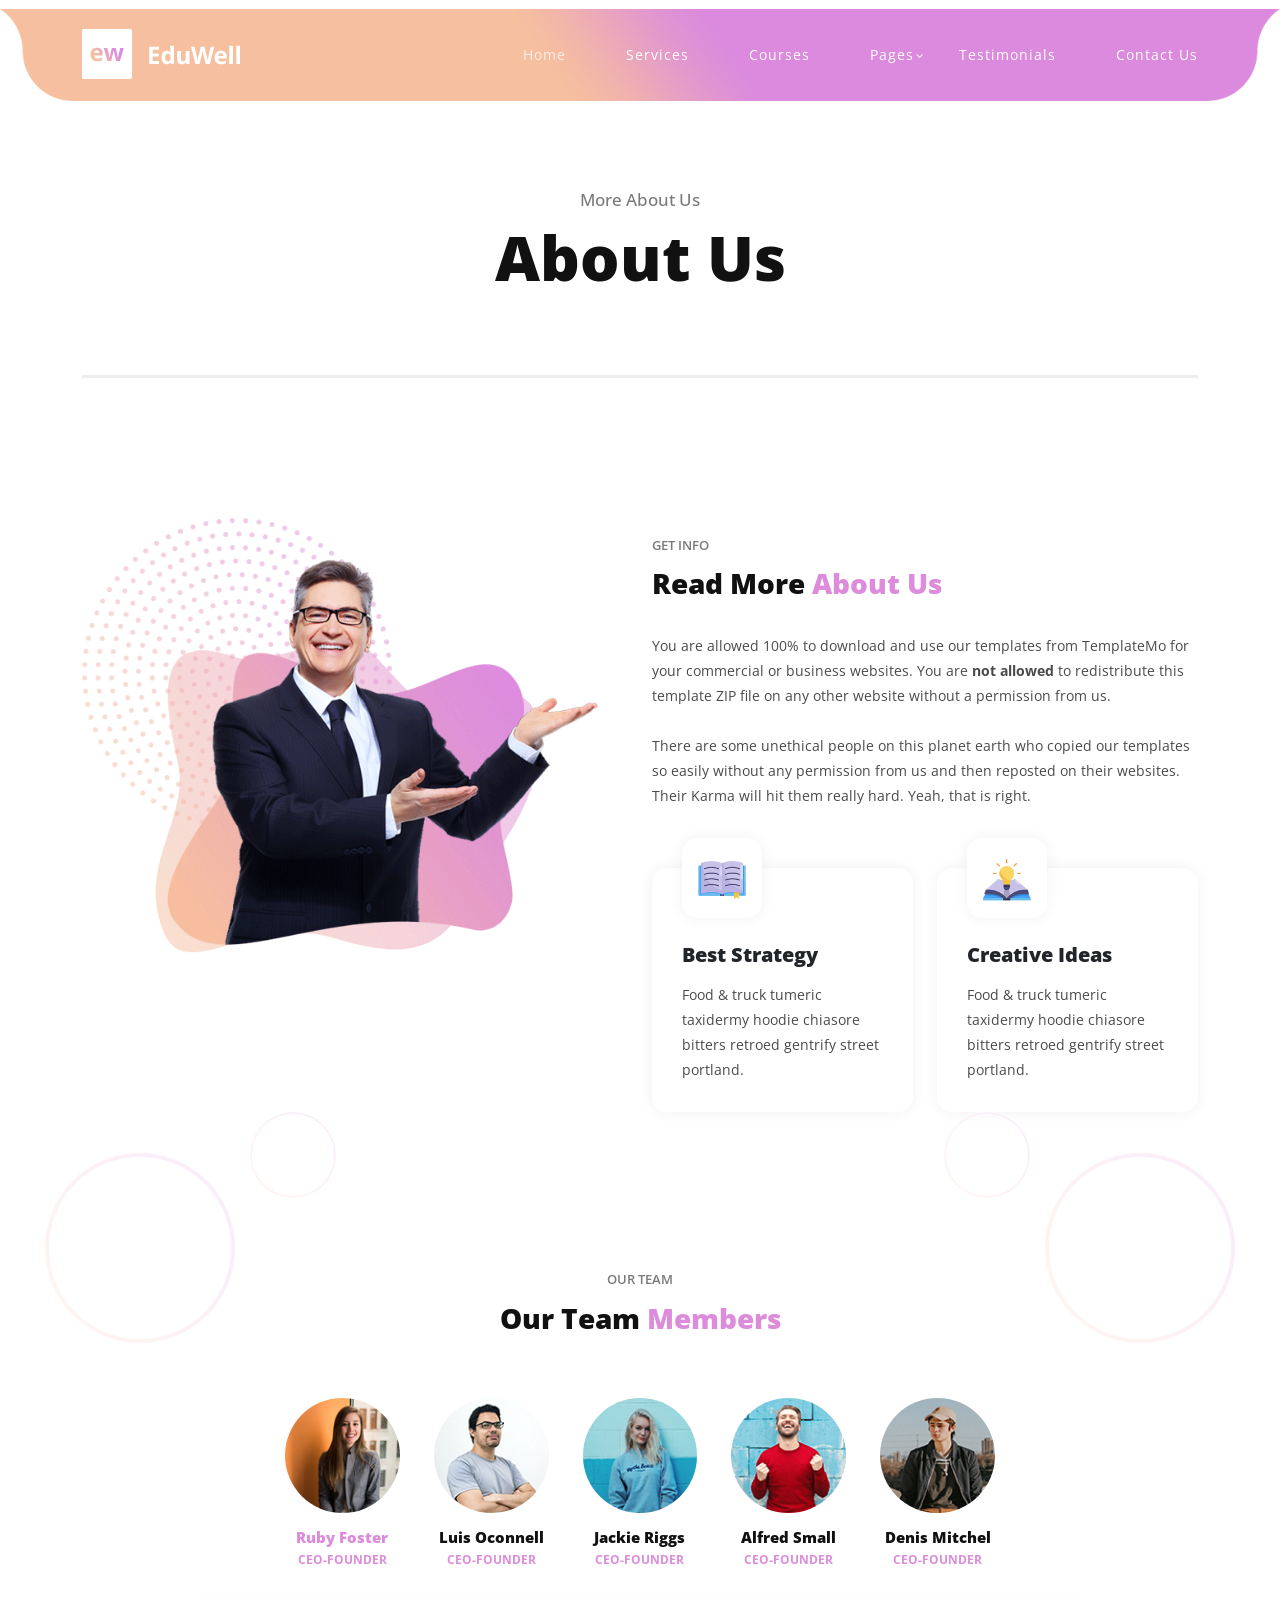
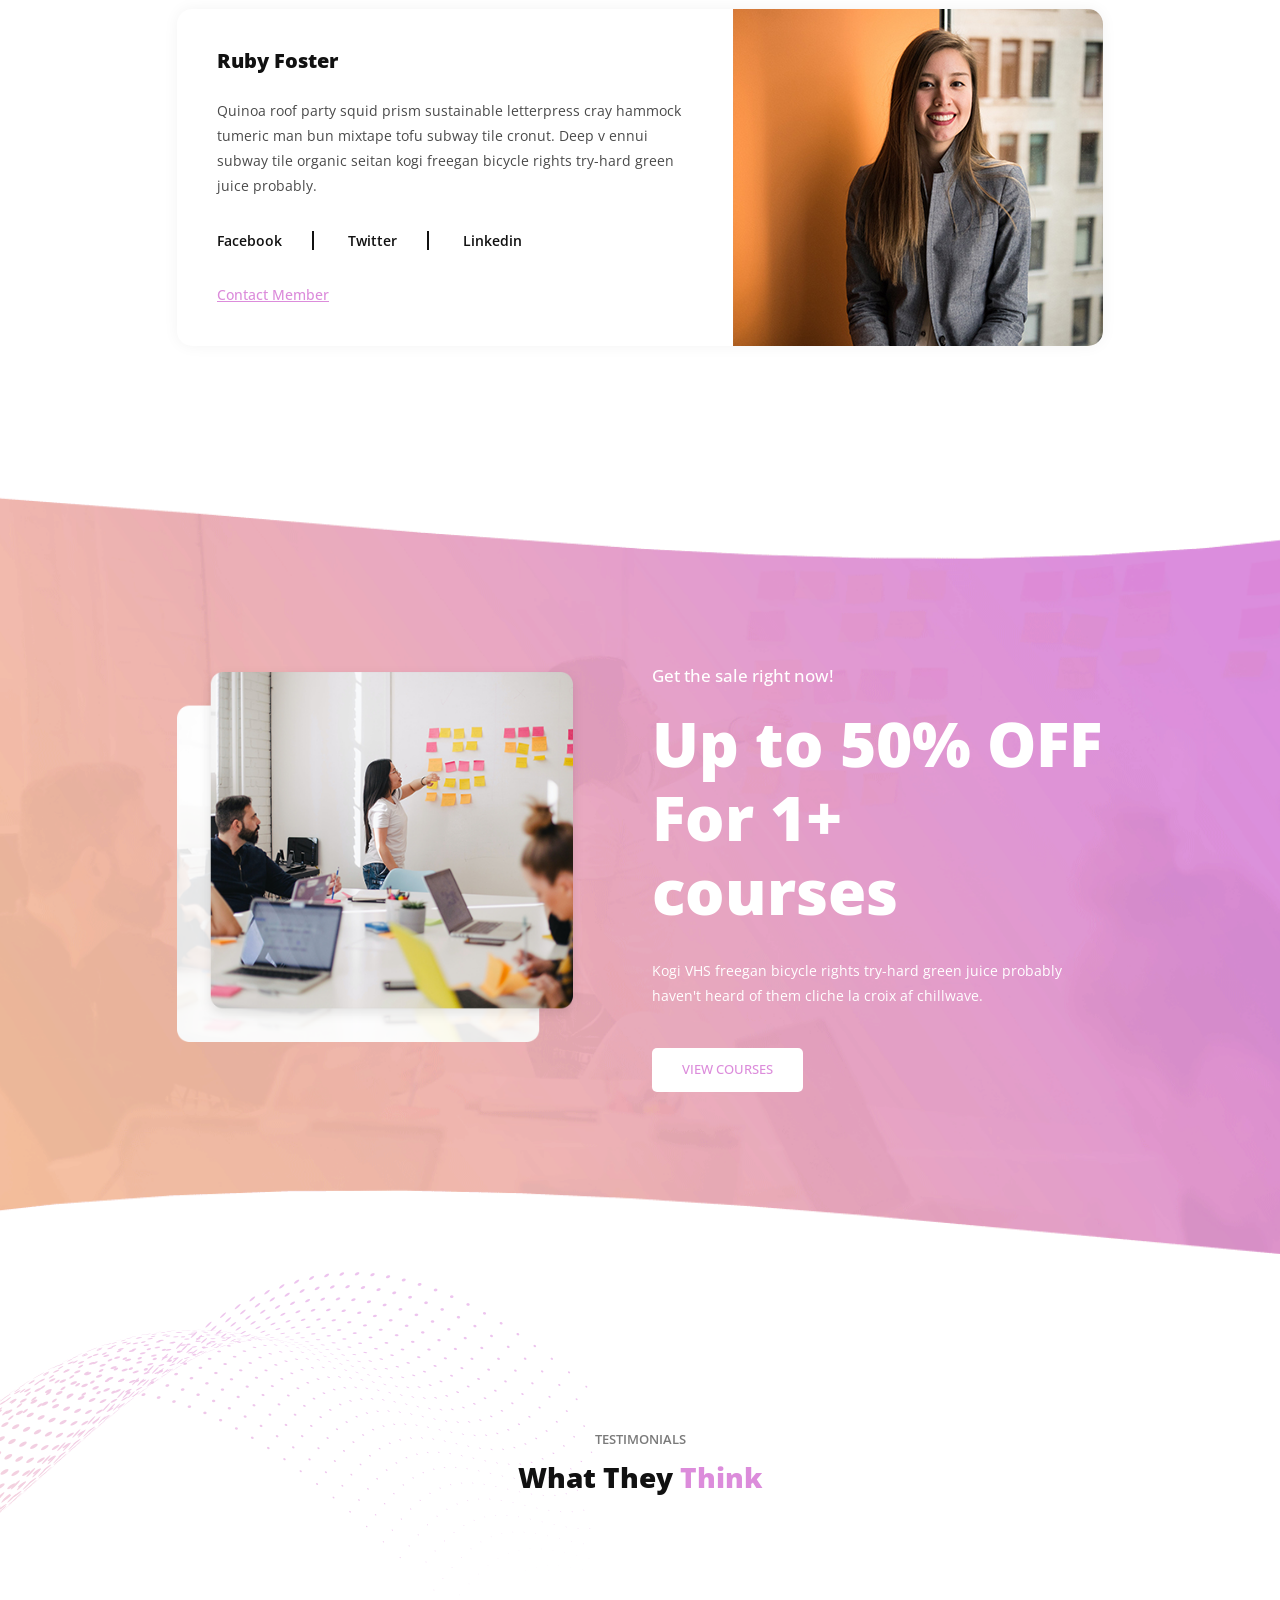
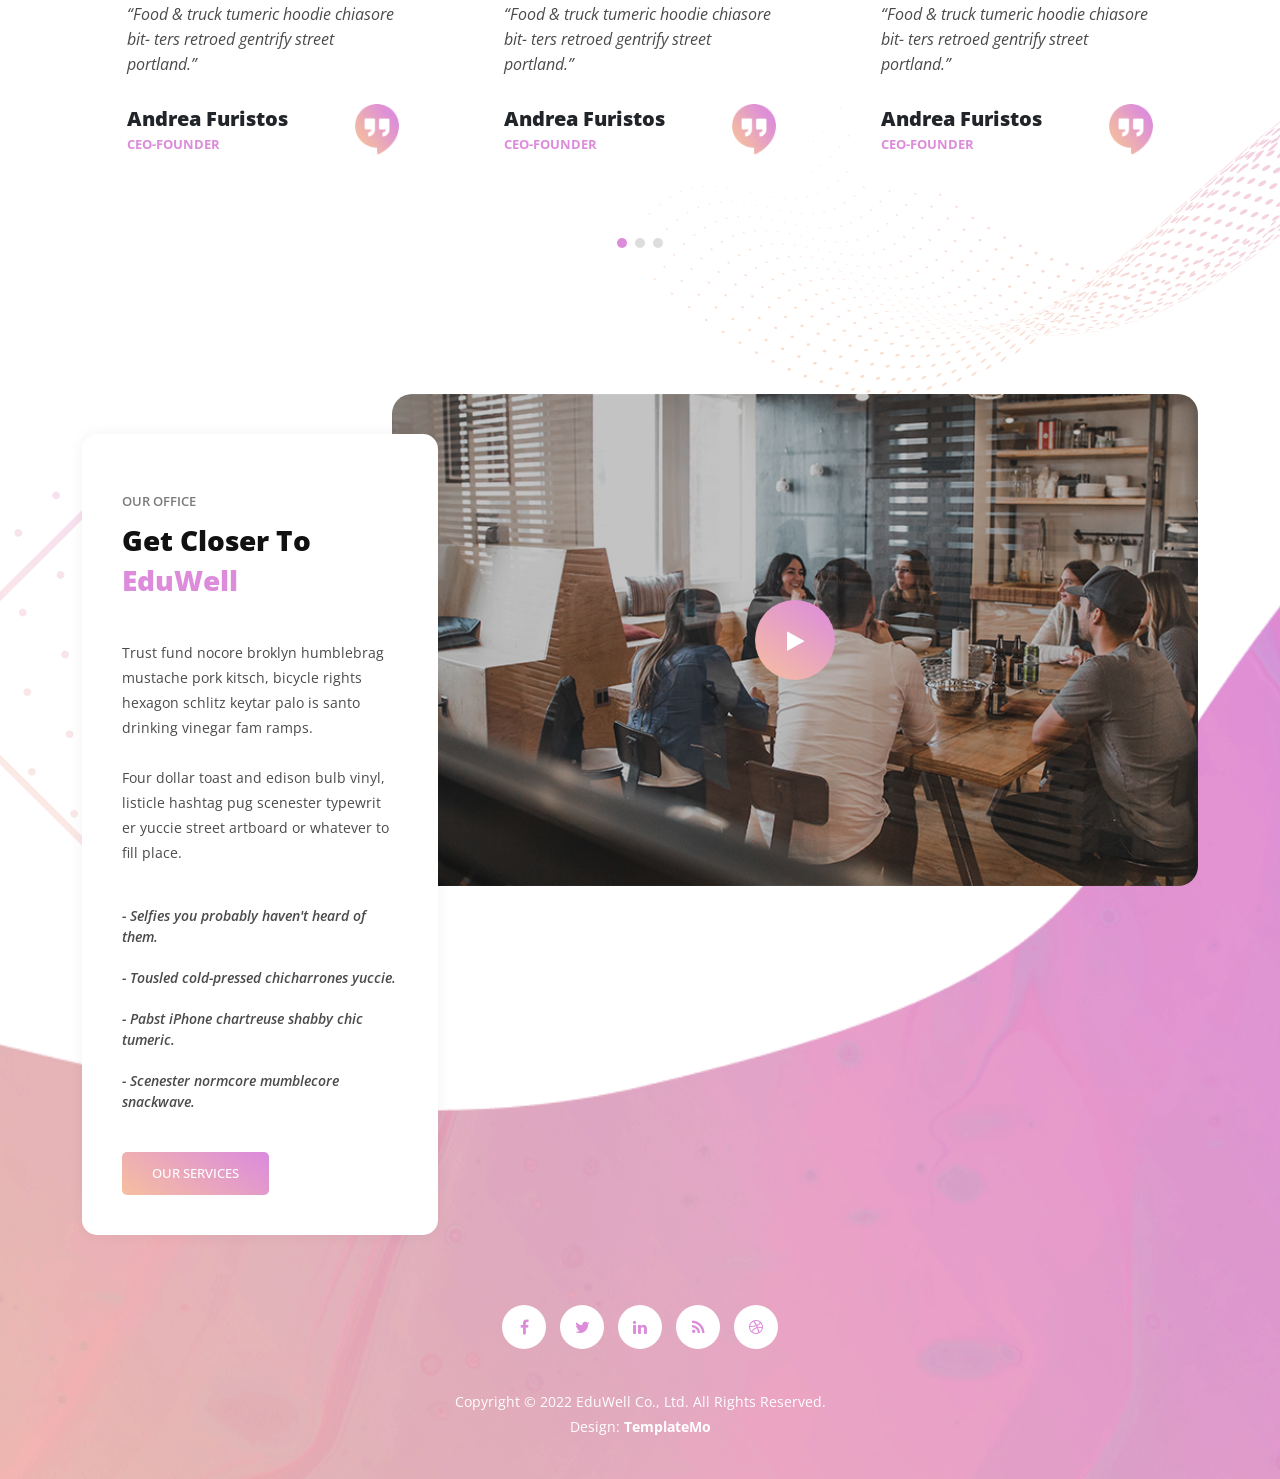
==== about-us.html @ 39acc46a "hellojs" ====
<!DOCTYPE html>
<html lang="en">

  <head>

    <meta charset="utf-8">
    <meta name="viewport" content="width=device-width, initial-scale=1, shrink-to-fit=no">
    <meta name="description" content="">
    <meta name="author" content="">
    <link href="https://fonts.googleapis.com/css?family=Open+Sans:100,200,300,400,500,600,700,800,900" rel="stylesheet">

    <title>EduWell - Education HTML5 Template</title>

    <!-- Bootstrap core CSS -->
    <link href="vendor/bootstrap/css/bootstrap.min.css" rel="stylesheet">


    <!-- Additional CSS Files -->
    <link rel="stylesheet" href="assets/css/fontawesome.css">
    <link rel="stylesheet" href="assets/css/templatemo-eduwell-style.css">
    <link rel="stylesheet" href="assets/css/owl.css">
    <link rel="stylesheet" href="assets/css/lightbox.css">
<!--

TemplateMo 573 EduWell

https://templatemo.com/tm-573-eduwell

-->
  </head>

<body>


  <!-- ***** Header Area Start ***** -->
  <header class="header-area header-sticky">
      <div class="container">
          <div class="row">
              <div class="col-12">
                <nav class="main-nav">
                  <!-- ***** Logo Start ***** -->
                  <a href="index.html" class="logo">
                      <img src="assets/images/templatemo-eduwell.png" alt="EduWell Template">
                  </a>
                  <!-- ***** Logo End ***** -->
                  <!-- ***** Menu Start ***** -->
                  <ul class="nav">
                    <li><a href="index.html" class="active">Home</a></li>
                    <li><a href="index.html">Services</a></li>
                    <li><a href="index.html">Courses</a></li>
                    <li class="has-sub">
                        <a href="javascript:void(0)">Pages</a>
                        <ul class="sub-menu">
                            <li><a href="about-us.html">About Us</a></li>
                            <li><a href="our-services.html">Our Services</a></li>
                            <li><a href="contact-us.html">Contact Us</a></li>
                        </ul>
                    </li>
                    <li><a href="index.html">Testimonials</a></li> 
                    <li><a href="index.html">Contact Us</a></li> 
                </ul>         
                  <a class='menu-trigger'>
                      <span>Menu</span>
                  </a>
                  <!-- ***** Menu End ***** -->
                </nav>
              </div>
          </div>
      </div>
  </header>
  <!-- ***** Header Area End ***** -->

  <section class="page-heading">
    <div class="container">
      <div class="row">
        <div class="col-lg-12">
          <div class="header-text">
            <h4>More About Us</h4>
            <h1>About Us</h1>
          </div>
        </div>
      </div>
    </div>
  </section>

  <section class="get-info">
    <div class="container">
      <div class="row">
        <div class="col-lg-6">
          <div class="left-image">
            <img src="assets/images/about-left-image.png" alt="">
          </div>
        </div>
        <div class="col-lg-6 align-self-center">
          <div class="section-heading">
            <h6>Get info</h6>
            <h4>Read More <em>About Us</em></h4>
            <p>You are allowed 100% to download and use our templates from TemplateMo for your commercial or business websites. You are <strong>not allowed</strong> to redistribute this template ZIP file on any other website without a permission from us.<br><br>There are some unethical people on this planet earth who copied our templates so easily without any permission from us and then reposted on their websites. Their Karma will hit them really hard. Yeah, that is right.</p>
          </div>
          <div class="row">
            <div class="col-lg-6">
              <div class="info-item">
                <div class="icon">
                  <img src="assets/images/service-icon-01.png" alt="">
                </div>
                <h4>Best Strategy</h4>
                <p>Food & truck tumeric taxidermy hoodie chiasore bitters retroed gentrify street portland.</p>
              </div>
            </div>
            <div class="col-lg-6">
              <div class="info-item">
                <div class="icon">
                  <img src="assets/images/service-icon-02.png" alt="">
                </div>
                <h4>Creative Ideas</h4>
                <p>Food & truck tumeric taxidermy hoodie chiasore bitters retroed gentrify street portland.</p>
              </div>
            </div>
          </div>
        </div>
      </div>
    </div>
  </section>

  <section class="our-team">
    <div class="container">
      <div class="row">
        <div class="col-lg-6 offset-lg-3">
          <div class="section-heading">
            <h6>Our Team</h6>
            <h4>Our Team <em>Members</em></h4>
          </div>
        </div>
        <div class="col-lg-10 offset-lg-1">
          <div class="naccs">
            <div class="tabs">
              <div class="row">
                <div class="col-lg-12">
                  <div class="menu">
                    <div class="active">
                      <img src="assets/images/team-member-thumb-01.jpg" alt="">
                      <h4>Ruby Foster</h4>
                      <span>CEO-FOUNDER</span>
                    </div>
                    <div>
                      <img src="assets/images/team-member-thumb-03.jpg" alt="">
                      <h4>Luis Oconnell</h4>
                      <span>CEO-FOUNDER</span>
                    </div>
                    <div>
                      <img src="assets/images/team-member-thumb-02.jpg" alt="">
                      <h4>Jackie Riggs</h4>
                      <span>CEO-FOUNDER</span>
                    </div>
                    <div>
                      <img src="assets/images/team-member-thumb-04.jpg" alt="">
                      <h4>Alfred Small</h4>
                      <span>CEO-FOUNDER</span>
                    </div>
                    <div>
                      <img src="assets/images/team-member-thumb-05.jpg" alt="">
                      <h4>Denis Mitchel</h4>
                      <span>CEO-FOUNDER</span>
                    </div>
                  </div>
                </div>
                <div class="col-lg-12">
                  <ul class="nacc">
                    <li class="active">
                      <div>
                        <div class="left-content">
                          <h4>Ruby Foster</h4>
                          <p>Quinoa roof party squid prism sustainable letterpress cray hammock tumeric man bun mixtape tofu subway tile cronut. Deep v ennui subway tile organic seitan kogi freegan bicycle rights try-hard green juice probably.</p>
                          <span><a href="#">Facebook</a></span>
                          <span><a href="#">Twitter</a></span>
                          <span class="last-span"><a href="#">Linkedin</a></span>
                          <div class="text-button">
                            <a href="contact-us.html">Contact Member</a>
                          </div>
                        </div>
                        <div class="right-image">
                          <img src="assets/images/team-member-01.jpg" alt="">
                        </div>
                      </div>
                    </li>
                    <li>
                      <div>
                        <div class="left-content">
                          <h4>Luis Oconnell</h4>
                          <p>Quinoa roof party squid prism sustainable letterpress cray hammock tumeric man bun mixtape tofu subway tile cronut. Deep v ennui subway tile organic seitan kogi freegan bicycle rights try-hard green juice probably.</p>
                          <span><a href="#">Facebook</a></span>
                          <span><a href="#">Twitter</a></span>
                          <span class="last-span"><a href="#">Linkedin</a></span>
                          <div class="text-button">
                            <a href="contact-us.html">Contact Member</a>
                          </div>
                        </div>
                        <div class="right-image">
                          <img src="assets/images/team-member-03.jpg" alt="">
                        </div>
                      </div>
                    </li>
                    <li>
                      <div>
                        <div class="left-content">
                          <h4>Jackie Riggs</h4>
                          <p>Quinoa roof party squid prism sustainable letterpress cray hammock tumeric man bun mixtape tofu subway tile cronut. Deep v ennui subway tile organic seitan kogi freegan bicycle rights try-hard green juice probably.</p>
                          <span><a href="#">Facebook</a></span>
                          <span><a href="#">Twitter</a></span>
                          <span class="last-span"><a href="#">Linkedin</a></span>
                          <div class="text-button">
                            <a href="contact-us.html">Contact Member</a>
                          </div>
                        </div>
                        <div class="right-image">
                          <img src="assets/images/team-member-02.jpg" alt="">
                        </div>
                      </div>
                    </li>
                    <li>
                      <div>
                        <div class="left-content">
                          <h4>Alfred Small</h4>
                          <p>Quinoa roof party squid prism sustainable letterpress cray hammock tumeric man bun mixtape tofu subway tile cronut. Deep v ennui subway tile organic seitan kogi freegan bicycle rights try-hard green juice probably.</p>
                          <span><a href="#">Facebook</a></span>
                          <span><a href="#">Twitter</a></span>
                          <span class="last-span"><a href="#">Linkedin</a></span>
                          <div class="text-button">
                            <a href="contact-us.html">Contact Member</a>
                          </div>
                        </div>
                        <div class="right-image">
                          <img src="assets/images/team-member-04.jpg" alt="">
                        </div>
                      </div>
                      </li>
                      <li>
                        <div>
                          <div class="left-content">
                            <h4>Dennis Mitchel</h4>
                            <p>Quinoa roof party squid prism sustainable letterpress cray hammock tumeric man bun mixtape tofu subway tile cronut. Deep v ennui subway tile organic seitan kogi freegan bicycle rights try-hard green juice probably.</p>
                            <span><a href="#">Facebook</a></span>
                            <span><a href="#">Twitter</a></span>
                            <span class="last-span"><a href="#">Linkedin</a></span>
                            <div class="text-button">
                              <a href="contact-us.html">Contact Member</a>
                            </div>
                          </div>
                          <div class="right-image">
                            <img src="assets/images/team-member-05.jpg" alt="">
                          </div>
                        </div>
                        </li>
                    </ul>
                </div>
              </div>
            </div>
          </div>
        </div>
      </div>
    </div>
  </section>

  <section class="simple-cta">
    <div class="container">
      <div class="row">
        <div class="col-lg-5 offset-lg-1">
          <div class="left-image">
            <img src="assets/images/cta-left-image.png" alt="">
          </div>
        </div>
        <div class="col-lg-5 align-self-center">
          <h6>Get the sale right now!</h6>
          <h4>Up to 50% OFF For 1+ courses</h4>
          <p>Kogi VHS freegan bicycle rights try-hard green juice probably haven't heard of them cliche la croix af chillwave.</p>
          <div class="white-button">
            <a href="contact-us.html">View Courses</a>
          </div>
        </div>
      </div>
    </div>
  </section>

  <section class="testimonials">
    <div class="container">
      <div class="row">
        <div class="col-lg-12">
          <div class="section-heading">
            <h6>Testimonials</h6>
            <h4>What They <em>Think</em></h4>
          </div>
        </div>
        <div class="col-lg-12">
          <div class="owl-testimonials owl-carousel" style="position: relative; z-index: 5;">
            <div class="item">
              <p>“Food & truck tumeric hoodie chiasore bit-
                ters retroed gentrify street portland.”</p>
                <h4>Andrea Furistos</h4>
                <span>CEO-FOUNDER</span>
                <img src="assets/images/quote.png" alt="">
            </div>
            <div class="item">
              <p>“Food & truck tumeric hoodie chiasore bit-
                ters retroed gentrify street portland.”</p>
                <h4>Andrea Furistos</h4>
                <span>CEO-FOUNDER</span>
                <img src="assets/images/quote.png" alt="">
            </div>
            <div class="item">
              <p>“Food & truck tumeric hoodie chiasore bit-
                ters retroed gentrify street portland.”</p>
                <h4>Andrea Furistos</h4>
                <span>CEO-FOUNDER</span>
                <img src="assets/images/quote.png" alt="">
            </div>
            <div class="item">
              <p>“Food & truck tumeric hoodie chiasore bit-
                ters retroed gentrify street portland.”</p>
                <h4>Andrea Furistos</h4>
                <span>CEO-FOUNDER</span>
                <img src="assets/images/quote.png" alt="">
            </div>
            <div class="item">
              <p>“Food & truck tumeric hoodie chiasore bit-
                ters retroed gentrify street portland.”</p>
                <h4>Andrea Furistos</h4>
                <span>CEO-FOUNDER</span>
                <img src="assets/images/quote.png" alt="">
            </div>
            <div class="item">
              <p>“Food & truck tumeric hoodie chiasore bit-
                ters retroed gentrify street portland.”</p>
                <h4>Andrea Furistos</h4>
                <span>CEO-FOUNDER</span>
                <img src="assets/images/quote.png" alt="">
            </div>
            <div class="item">
              <p>“Food & truck tumeric hoodie chiasore bit-
                ters retroed gentrify street portland.”</p>
                <h4>Andrea Furistos</h4>
                <span>CEO-FOUNDER</span>
                <img src="assets/images/quote.png" alt="">
            </div>
            <div class="item">
              <p>“Food & truck tumeric hoodie chiasore bit-
                ters retroed gentrify street portland.”</p>
                <h4>Andrea Furistos</h4>
                <span>CEO-FOUNDER</span>
                <img src="assets/images/quote.png" alt="">
            </div>
          </div>
        </div>
      </div>
    </div>
  </section>

  <section class="contact-us our-office">
    <div class="container">
      <div class="row">
        <div class="col-lg-4">
          <div class="left-info">
            <div class="section-heading">
              <h6>Our Office</h6>
              <h4>Get closer to <em>EduWell</em></h4>
            </div>
            <p>Trust fund nocore broklyn humblebrag mustache
              pork kitsch, bicycle rights hexagon schlitz keytar palo is
              santo drinking vinegar fam ramps. <br><br>Four dollar toast and
              edison bulb vinyl, listicle hashtag pug scenester typewrit
              er yuccie street artboard or whatever to fill place.</p>
            <ul>
              <li>- Selfies you probably haven't heard of them.</li>
              <li>- Tousled cold-pressed chicharrones yuccie.</li>
              <li>- Pabst iPhone chartreuse shabby chic tumeric.</li>
              <li>- Scenester normcore mumblecore snackwave.</li>
            </ul>
            <div class="main-button-gradient">
              <a href="our-services.html">Our Services</a>
            </div>
          </div>
        </div>
        <div class="col-lg-8">
          <div id="video">
            <div class="thumb">
              <img src="assets/images/video-thumb.jpg" alt="">
              <div class="play-button">
                <a rel="nofollow" href="https://www.youtube.com/templatemo" target="_blank"><i class="fa fa-play"></i></a>
              </div>
            </div>
          </div>
        </div>
        <div class="col-lg-12">
          <ul class="social-icons">
            <li><a href="#"><i class="fa fa-facebook"></i></a></li>
            <li><a href="#"><i class="fa fa-twitter"></i></a></li>
            <li><a href="#"><i class="fa fa-linkedin"></i></a></li>
            <li><a href="#"><i class="fa fa-rss"></i></a></li>
            <li><a href="#"><i class="fa fa-dribbble"></i></a></li>
          </ul>
        </div>
        <div class="col-lg-12">
          <p class="copyright">Copyright © 2022 EduWell Co., Ltd. All Rights Reserved. 
          
          <br>Design: <a rel="sponsored" href="https://templatemo.com" target="_blank">TemplateMo</a></p>
        </div>
      </div>
    </div>
  </section>

  <!-- Scripts -->
  <!-- Bootstrap core JavaScript -->
    <script src="vendor/jquery/jquery.min.js"></script>
    <script src="vendor/bootstrap/js/bootstrap.bundle.min.js"></script>

    <script src="assets/js/isotope.min.js"></script>
    <script src="assets/js/owl-carousel.js"></script>
    <script src="assets/js/lightbox.js"></script>
    <script src="assets/js/tabs.js"></script>
    <script src="assets/js/video.js"></script>
    <script src="assets/js/slick-slider.js"></script>
    <script src="assets/js/custom.js"></script>
    <script>
        //according to loftblog tut
        $('.nav li:first').addClass('active');

        var showSection = function showSection(section, isAnimate) {
          var
          direction = section.replace(/#/, ''),
          reqSection = $('.section').filter('[data-section="' + direction + '"]'),
          reqSectionPos = reqSection.offset().top - 0;

          if (isAnimate) {
            $('body, html').animate({
              scrollTop: reqSectionPos },
            800);
          } else {
            $('body, html').scrollTop(reqSectionPos);
          }

        };

        var checkSection = function checkSection() {
          $('.section').each(function () {
            var
            $this = $(this),
            topEdge = $this.offset().top - 80,
            bottomEdge = topEdge + $this.height(),
            wScroll = $(window).scrollTop();
            if (topEdge < wScroll && bottomEdge > wScroll) {
              var
              currentId = $this.data('section'),
              reqLink = $('a').filter('[href*=\\#' + currentId + ']');
              reqLink.closest('li').addClass('active').
              siblings().removeClass('active');
            }
          });
        };

        $('.main-menu, .responsive-menu, .scroll-to-section').on('click', 'a', function (e) {
          e.preventDefault();
          showSection($(this).attr('href'), true);
        });

        $(window).scroll(function () {
          checkSection();
        });
    </script>
    
</body>
</html>
---- assets/css/templatemo-eduwell-style.css ----
/*

TemplateMo 573 EduWell

https://templatemo.com/tm-573-eduwell

*/

/* ---------------------------------------------
Table of contents
------------------------------------------------
01. font & reset css
02. reset
03. global styles
04. header
05. banner
06. features
07. testimonials
08. contact
09. footer
10. preloader
11. search
12. portfolio

--------------------------------------------- */
/* 
---------------------------------------------
font & reset css
--------------------------------------------- 
*/
@import url("https://fonts.googleapis.com/css?family=Open+Sans:100,200,300,400,500,600,700,800,900");
/* 
---------------------------------------------
reset
--------------------------------------------- 
*/
html, body, div, span, applet, object, iframe, h1, h2, h3, h4, h5, h6, p, blockquote, div
pre, a, abbr, acronym, address, big, cite, code, del, dfn, em, font, img, ins, kbd, q,
s, samp, small, strike, strong, sub, sup, tt, var, b, u, i, center, dl, dt, dd, ol, ul, li,
figure, header, nav, section, article, aside, footer, figcaption {
  margin: 0;
  padding: 0;
  border: 0;
  outline: 0;
}

.clearfix:after {
  content: ".";
  display: block;
  clear: both;
  visibility: hidden;
  line-height: 0;
  height: 0;
}

.clearfix {
  display: inline-block;
}

html[xmlns] .clearfix {
  display: block;
}

* html .clearfix {
  height: 1%;
}

ul, li {
  padding: 0;
  margin: 0;
  list-style: none;
}

header, nav, section, article, aside, footer, hgroup {
  display: block;
}

* {
  box-sizing: border-box;
}

html, body {
  font-family: 'Open Sans', sans-serif;
  font-weight: 400;
  background-color: #fff;
  font-size: 16px;
  -ms-text-size-adjust: 100%;
  -webkit-font-smoothing: antialiased;
  -moz-osx-font-smoothing: grayscale;
}

a {
  text-decoration: none !important;
}

h1, h2, h3, h4, h5, h6 {
  margin-top: 0px;
  margin-bottom: 0px;
}

ul {
  margin-bottom: 0px;
}

p {
  font-size: 14px;
  line-height: 25px;
  color: #4a4a4a;
}

img {
  width: 100%;
  overflow: hidden;
}

/* 
---------------------------------------------
global styles
--------------------------------------------- 
*/
html,
body {
  background: #fff;
  font-family: 'Open Sans', sans-serif;
}

::selection {
  background: #dc8cdb;
  color: #fff;
}

::-moz-selection {
  background: #dc8cdb;
  color: #fff;
}

@media (max-width: 991px) {
  html, body {
    overflow-x: hidden;
  }
  .mobile-top-fix {
    margin-top: 30px;
    margin-bottom: 0px;
  }
  .mobile-bottom-fix {
    margin-bottom: 30px;
  }
  .mobile-bottom-fix-big {
    margin-bottom: 60px;
  }
}

.main-button-gradient a {
  font-size: 13px;
  color: #fff;
  background: rgb(219,138,222);
  background: linear-gradient(-145deg, rgba(219,138,222,1) 0%, rgba(246,191,159,1) 100%);
  padding: 12px 30px;
  display: inline-block;
  border-radius: 5px;
  font-weight: 500;
  text-transform: uppercase;
  transition: all .3s;
}

.main-button-gradient a:hover {
  background: rgb(219,138,222);
  background: linear-gradient(-145deg, rgba(219,138,222,1) 0%, rgba(246,191,159,1) 100%);
  opacity: 0.9;
}

.white-button a {
  font-size: 13px;
  color: #dc8cdb;
  background-color: #fff;
  padding: 12px 30px;
  display: inline-block;
  border-radius: 5px;
  font-weight: 500;
  text-transform: uppercase;
  transition: all .3s;
}

.white-button a:hover {
  opacity: 0.9;
}

.text-button a {
  font-size: 14px;
  font-weight: 500;
  color: #dc8cdb;
  text-decoration: underline !important;
  transition: all .3s;
}

.text-button a:hover {
  opacity: 0.75;
}

section {
  margin-top: 140px;
}

#contact-section {
  padding-top: 20px;
}

.section-heading {
  position: relative;
  z-index: 2;
  padding-top: 20px;
  margin-top: 0px;
  text-align: center;
  margin-bottom: 60px;
}

.section-heading h6 {
  font-size: 13px;
  text-transform: uppercase;
  color: #7a7a7a;
  font-weight: 600;
}

.section-heading h4 {
  margin-top: 10px;
  line-height: 40px;
  font-size: 28px;
  font-weight: 900;
  text-transform: capitalize;
  color: #111;
}

.section-heading h4 em {
  font-style: normal;
  color: #dc8cdb;
}

.section-heading p {
  margin-top: 30px;
}


/* 
---------------------------------------------
header
--------------------------------------------- 
*/
.background-header {
  background: rgb(219,138,222) !important;
  background: linear-gradient(-145deg, rgba(219,138,222,1) 0%, rgba(246,191,159,1) 100%) !important;
  height: 80px!important;
  position: fixed!important;
  top: 0!important;
  left: 0;
  right: 0;
  box-shadow: 0px 0px 10px rgba(0,0,0,0.15)!important;
}

.header-area {
  background-image: url(../images/header-bg.png);
  background-size: contain;
  background-repeat: no-repeat;
  background-position: center;
  position: absolute;
  height: 110px;
  top: 0;
  left: 0;
  right: 0;
  z-index: 100;
  -webkit-transition: all .5s ease 0s;
  -moz-transition: all .5s ease 0s;
  -o-transition: all .5s ease 0s;
  transition: all .5s ease 0s;
}

.header-area .main-nav {
  min-height: 80px;
  background: transparent;
}

.header-area .main-nav .logo {
  line-height: 100px;
  color: #fff;
  font-size: 28px;
  font-weight: 700;
  text-transform: uppercase;
  letter-spacing: 2px;
  float: left;
  -webkit-transition: all 0.3s ease 0s;
  -moz-transition: all 0.3s ease 0s;
  -o-transition: all 0.3s ease 0s;
  transition: all 0.3s ease 0s;
}

.background-header .main-nav .logo {
  line-height: 75px;
}

.background-header .nav {
  margin-top: 20px !important;
}

.header-area .main-nav .nav {
  float: right;
  margin-top: 35px;
  margin-right: 0px;
  background-color: transparent;
  -webkit-transition: all 0.3s ease 0s;
  -moz-transition: all 0.3s ease 0s;
  -o-transition: all 0.3s ease 0s;
  transition: all 0.3s ease 0s;
  position: relative;
  z-index: 999;
}

.header-area .main-nav .nav li {
  padding-left: 30px;
  padding-right: 30px;
}

.header-area .main-nav .nav li:last-child {
  padding-right: 0px;
}

.header-area .main-nav .nav li a {
  display: block;
  font-weight: 400;
  font-size: 14px;
  text-transform: capitalize;
  color: #fff;
  -webkit-transition: all 0.3s ease 0s;
  -moz-transition: all 0.3s ease 0s;
  -o-transition: all 0.3s ease 0s;
  transition: all 0.3s ease 0s;
  height: 40px;
  line-height: 40px;
  border: transparent;
  letter-spacing: 1px;
}

.header-area .main-nav .nav li:hover a,
.header-area .main-nav .nav li a.active {
  color: #fff!important;
  opacity: 0.75;
}

.background-header .main-nav .nav li:hover a,
.background-header .main-nav .nav li a.active {
  color: #fff!important;
  opacity: 1;
}

.header-area .main-nav .nav li.has-sub {
  position: relative;
  padding-right: 15px;
}

.header-area .main-nav .nav li.has-sub:after {
  font-family: FontAwesome;
  content: "\f107";
  font-size: 12px;
  color: #fff;
  position: absolute;
  right: 5px;
  top: 12px;
}

.header-area .main-nav .nav li.has-sub ul.sub-menu {
  position: absolute;
  width: 140px;
  box-shadow: 0 2px 28px 0 rgba(0, 0, 0, 0.06);
  overflow: hidden;
  top: 40px;
  border-radius: 5px;
  opacity: 0;
  transition: all .3s;
  transform: translateY(+2em);
  visibility: hidden;
  z-index: -1;
}

.header-area .main-nav .nav li.has-sub ul.sub-menu li {
  margin-left: 0px;
  padding-left: 0px;
  padding-right: 0px;
}

.header-area .main-nav .nav li.has-sub ul.sub-menu li a {
  opacity: 1;
  display: block;
  background: #f7f7f7;
  color: #2a2a2a!important;
  padding-left: 20px;
  height: 40px;
  line-height: 40px;
  -webkit-transition: all 0.3s ease 0s;
  -moz-transition: all 0.3s ease 0s;
  -o-transition: all 0.3s ease 0s;
  transition: all 0.3s ease 0s;
  position: relative;
  font-size: 12px;
  font-weight: 400;
  border-bottom: 1px solid #eee;
}

.header-area .main-nav .nav li.has-sub ul li a:hover {
  background: #fff;
  color: #dc8cdb!important;
  padding-left: 25px;
}

.header-area .main-nav .nav li.has-sub ul li a:hover:before {
  width: 3px;
}

.header-area .main-nav .nav li.has-sub:hover ul.sub-menu {
  visibility: visible;
  opacity: 1;
  z-index: 1;
  transform: translateY(0%);
  transition-delay: 0s, 0s, 0.3s;
}

.header-area .main-nav .menu-trigger {
  cursor: pointer;
  display: block;
  position: absolute;
  top: 33px;
  width: 32px;
  height: 40px;
  text-indent: -9999em;
  z-index: 99;
  right: 40px;
  display: none;
}

.background-header .main-nav .menu-trigger {
  top: 23px;
}

.header-area .main-nav .menu-trigger span,
.header-area .main-nav .menu-trigger span:before,
.header-area .main-nav .menu-trigger span:after {
  -moz-transition: all 0.4s;
  -o-transition: all 0.4s;
  -webkit-transition: all 0.4s;
  transition: all 0.4s;
  background-color: #fff;
  display: block;
  position: absolute;
  width: 30px;
  height: 2px;
  left: 0;
}

.background-header .main-nav .menu-trigger span,
.background-header .main-nav .menu-trigger span:before,
.background-header .main-nav .menu-trigger span:after {
  background-color: #fff;
}

.header-area .main-nav .menu-trigger span:before,
.header-area .main-nav .menu-trigger span:after {
  -moz-transition: all 0.4s;
  -o-transition: all 0.4s;
  -webkit-transition: all 0.4s;
  transition: all 0.4s;
  background-color: #fff;
  display: block;
  position: absolute;
  width: 30px;
  height: 2px;
  left: 0;
  width: 75%;
}

.background-header .main-nav .menu-trigger span:before,
.background-header .main-nav .menu-trigger span:after {
  background-color: #fff;
}

.header-area .main-nav .menu-trigger span:before,
.header-area .main-nav .menu-trigger span:after {
  content: "";
}

.header-area .main-nav .menu-trigger span {
  top: 16px;
}

.header-area .main-nav .menu-trigger span:before {
  -moz-transform-origin: 33% 100%;
  -ms-transform-origin: 33% 100%;
  -webkit-transform-origin: 33% 100%;
  transform-origin: 33% 100%;
  top: -10px;
  z-index: 10;
}

.header-area .main-nav .menu-trigger span:after {
  -moz-transform-origin: 33% 0;
  -ms-transform-origin: 33% 0;
  -webkit-transform-origin: 33% 0;
  transform-origin: 33% 0;
  top: 10px;
}

.header-area .main-nav .menu-trigger.active span,
.header-area .main-nav .menu-trigger.active span:before,
.header-area .main-nav .menu-trigger.active span:after {
  background-color: transparent;
  width: 100%;
}

.header-area .main-nav .menu-trigger.active span:before {
  -moz-transform: translateY(6px) translateX(1px) rotate(45deg);
  -ms-transform: translateY(6px) translateX(1px) rotate(45deg);
  -webkit-transform: translateY(6px) translateX(1px) rotate(45deg);
  transform: translateY(6px) translateX(1px) rotate(45deg);
  background-color: #fff;
}

.background-header .main-nav .menu-trigger.active span:before {
  background-color: #fff;
}

.header-area .main-nav .menu-trigger.active span:after {
  -moz-transform: translateY(-6px) translateX(1px) rotate(-45deg);
  -ms-transform: translateY(-6px) translateX(1px) rotate(-45deg);
  -webkit-transform: translateY(-6px) translateX(1px) rotate(-45deg);
  transform: translateY(-6px) translateX(1px) rotate(-45deg);
  background-color: #fff;
}

.background-header .main-nav .menu-trigger.active span:after {
  background-color: #fff;
}

.header-area.header-sticky {
  min-height: 80px;
}

.header-area .nav {
  margin-top: 30px;
}

.header-area.header-sticky .nav li a.active {
  color: #dc8cdb;
}

@media (max-width: 1200px) {
  .header-area .main-nav .nav li {
    padding-left: 7px;
    padding-right: 7px;
  }
  .header-area .main-nav:before {
    display: none;
  }
}

@media (max-width: 767px) {
  .header-area .main-nav .logo {
    color: #1e1e1e;
  }
  .header-area.header-sticky .nav li a:hover,
  .header-area.header-sticky .nav li a.active {
    color: #dc8cdb!important;
    opacity: 1;
  }
  .header-area.header-sticky .nav li.search-icon a {
    width: 100%;
  }
  .header-area {
    background-color: #f7f7f7;
    padding: 0px 15px;
    height: 100px;
    box-shadow: none;
    text-align: center;
  }
  .header-area .container {
    padding: 0px;
  }
  .header-area .logo {
    margin-left: 30px;
  }
  .header-area .menu-trigger {
    display: block !important;
  }
  .header-area .main-nav {
    overflow: hidden;
  }
  .header-area .main-nav .nav {
    float: none;
    width: 100%;
    display: none;
    -webkit-transition: all 0s ease 0s;
    -moz-transition: all 0s ease 0s;
    -o-transition: all 0s ease 0s;
    transition: all 0s ease 0s;
    margin-left: 0px;
  }
  .header-area .main-nav .nav li:first-child {
    border-top: 1px solid #eee;
  }
  .header-area.header-sticky .nav {
    margin-top: 100px !important;
  }
  .header-area .main-nav .nav li {
    width: 100%;
    background: #fff;
    border-bottom: 1px solid #eee;
    padding-left: 0px !important;
    padding-right: 0px !important;
  }
  .header-area .main-nav .nav li a {
    height: 50px !important;
    line-height: 50px !important;
    padding: 0px !important;
    border: none !important;
    background: #f7f7f7 !important;
    color: #191a20 !important;
  }
  .header-area .main-nav .nav li a:hover {
    background: #eee !important;
    color: #dc8cdb!important;
  }
  .header-area .main-nav .nav li.has-sub ul.sub-menu {
    position: relative;
    visibility: inherit;
    opacity: 1;
    z-index: 1;
    transform: translateY(0%);
    top: 0px;
    width: 100%;
    box-shadow: none;
    height: 0px;
    transition: all 0s;
  }
  .header-area .main-nav .nav li.submenu ul li a {
    font-size: 12px;
    font-weight: 400;
  }
  .header-area .main-nav .nav li.submenu ul li a:hover:before {
    width: 0px;
  }
  .header-area .main-nav .nav li.has-sub ul.sub-menu {
    height: auto;
  }
  .header-area .main-nav .nav li.has-sub:after {
    color: #3B566E;
    right: 30px;
    font-size: 14px;
    top: 15px;
  }
  .header-area .main-nav .nav li.submenu:hover ul, .header-area .main-nav .nav li.submenu:focus ul {
    height: 0px;
  }
}

@media (min-width: 767px) {
  .header-area .main-nav .nav {
    display: flex !important;
  }
}


/* 
---------------------------------------------
banner
--------------------------------------------- 
*/

section.main-banner {
  margin-top: 0px;
}

.main-banner {
  padding-top: 180px;
}

.main-banner .right-image {
  margin-left: 120px;
  position: relative;
  z-index: 2;
}

.main-banner .right-image img {
  position: relative;
  z-index: 2;
}

.main-banner .right-image::after {
  position: absolute;
  background-image: url(../images/banner-right-dec.png);
  width: 378px;
  height: 378px;
  content: '';
  right: -25%;
  z-index: 1;
}

.main-banner .header-text::after {
  position: absolute;
  background-image: url(../images/banner-left-dec.png);
  width: 214px;
  height: 429px;
  content: '';
  left: 0;
  bottom: -240px;
  z-index: 1;
}

.main-banner .header-text h6 {
  position: relative;
  z-index: 2;
  font-size: 17px;
  font-weight: 500;
  text-transform: capitalize;
  color: #777777;;
}

.main-banner .header-text h2 {
  position: relative;
  z-index: 2;
  margin-top: 20px;
  font-size: 64px;
  color: #111111;
  font-weight: 900;
  line-height: 74px;
  margin-bottom: 40px;
}

.main-banner .header-text h2 em {
  font-style: normal;
  color: #dc8cdb;
}

.main-banner .main-button-gradient {
  position: relative;
  z-index: 2;
}


/*
---------------------------------------------
services
---------------------------------------------
*/ 

.services .item {
  border-radius: 15px;
  text-align: center;
  padding: 50px 30px;
  margin: 15px;
  transition: all .3s;
}

.services .item:hover {
  box-shadow: 0px 0px 15px rgba(0, 0, 0, 0.06);
}

.services .item .icon {
  max-width: 75px;
  margin: 0 auto;
  min-height: 80px;
  line-height: 80px;
  vertical-align: middle;
}

.services .item h4 {
  margin-top: 15px;
  margin-bottom: 15px;
  font-size: 20px;
  font-weight: 800;
}

.services .owl-dots {
  text-align: center;
  margin-top: 30px;
}

.services .owl-dots .owl-dot {
  width: 10px;
  height: 10px;
  background-color: #ddd;
  border-radius: 50%;
  margin: 0px 4px;
}

.services .owl-dots .active {
  background-color: #dc8cdb;
}


/*
---------------------------------------------
our courses
---------------------------------------------
*/

section.our-courses {
  position: relative;
}

section.our-courses .section-heading p {
  padding: 0px 60px;
}

section.our-courses:before {
  position: absolute;
  content: '';
  background-image: url(../images/our-courses-left-dec.png);
  left: 45px;
  top: -140px;
  width: 291px;
  height: 231px;
  z-index: 1;
}

section.our-courses:after {
  position: absolute;
  content: '';
  background-image: url(../images/our-courses-right-dec.png);
  right: 45px;
  top: -140px;
  width: 291px;
  height: 231px;
  z-index: 1;
}

section.our-courses .naccs {
  position: relative;
}

section.our-courses .naccs .menu div {
  padding: 15px 30px;
  text-align: center;
  border-radius: 5px !important;
  margin-bottom: 40px;
  font-size: 20px;
  color: #111;
  background-color: #fff;
  cursor: pointer;
  vertical-align: middle;
  font-weight: 900;
  transition: 1s all cubic-bezier(0.075, 0.82, 0.165, 1);
  border: 3px solid rgba(219,138,222,0.5);
}

section.our-courses .naccs .menu div.active {
  color: #dc8cdb;
  border: 3px solid rgba(219,138,222,1);
  box-shadow: 0px 0px 15px rgba(0, 0, 0, 0.05);
}

section.our-courses ul.nacc {
  margin-left: 100px !important;
  position: relative;
  min-height: 100%;
  list-style: none;
  margin: 0;
  padding: 0;
  transition: 0.5s all cubic-bezier(0.075, 0.82, 0.165, 1);
}

section.our-courses ul.nacc li {
  background-color: #fff;
  overflow: hidden;
  opacity: 0;
  transform: translateX(50px);
  position: absolute;
  list-style: none;
  transition: 1s all cubic-bezier(0.075, 0.82, 0.165, 1);
  border-radius: 15px;
  box-shadow: 0px 0px 15px rgba(0, 0, 0, 0.05);
  padding-right: 50px;
}

section.our-courses ul.nacc li .left-image {
  position: absolute;
  margin-right: 50px;
  top: 50%;
  transform: translateY(-50%);
}

section.our-courses ul.nacc li .left-image img {
  border-top-left-radius: 15px;
  border-bottom-left-radius: 15px;
}

section.our-courses ul.nacc li .left-image .price h6 {
  position: absolute;
  background: rgb(219,138,222);
  background: linear-gradient(-145deg, rgba(219,138,222,1) 0%, rgba(246,191,159,1) 100%);
  color: #fff;
  top: 20px;
  left: 20px;
  font-size: 20px;
  font-weight: 700;
  width: 50px;
  height: 50px;
  border-radius: 3px;
  display: inline-block;
  text-align: center;
  line-height: 50px;
}

section.our-courses ul.nacc li .right-content {
  padding: 40px 0px;
  margin-left: 350px;
}

section.our-courses ul.nacc li .right-content h4 {
  font-size: 20px;
  color: #111;
  margin-bottom: 25px;
  font-weight: 800;
}

section.our-courses ul.nacc li .right-content ul {
  margin-top: 20px;
  margin-bottom: 20px;
}

section.our-courses ul.nacc li .right-content span {
  font-size: 14px;
  font-weight: 600;
  margin-right: 30px;
  padding-right: 30px;
  border-right: 2px solid #111;
}

section.our-courses ul.nacc li .right-content .last-span {
  margin-right: 0px;
  padding-right: 0px;
  border-right: none;
}

section.our-courses ul.nacc li .right-content p {
  margin-bottom: 20px;
}

section.our-courses ul.nacc li .right-content .text-button {
  margin-top: 20px;
}

section.our-courses ul.nacc li.active {
  position: relative;
  transition-delay: 0.3s;
  z-index: 2;
  opacity: 1;
  transform: translateX(0px);
}

section.our-courses ul.nacc li p {
  margin: 0;
}


/*
---------------------------------------------
cta
---------------------------------------------
*/

section.simple-cta {
  background-image: url(../images/cta-bg.png);
  background-repeat: no-repeat;
  background-position: center center;
  background-size: cover;
  width: 100%;
  padding: 180px 0px 180px 0px;
}

section.simple-cta .left-image {
  margin-right: 45px;
}

section.simple-cta h6 {
  font-size: 17px;
  color: #fff;
}

section.simple-cta h4 {
  font-size: 62px;
  font-weight: 900;
  color: #fff;
  line-height: 74px;
  margin-top: 20px;
}

section.simple-cta p {
  color: #fff;
  margin-top: 30px;
  margin-bottom: 40px;
}


/* 
---------------------------------------------
testimonials
--------------------------------------------- 
*/

section.testimonials {
  position: relative;
}

section.testimonials:before {
  position: absolute;
  content: '';
  background-image: url(../images/testimonials-left-dec.png);
  left: 0px;
  top: -140px;
  width: 593px;
  height: 352px;
  z-index: 1;
}

section.testimonials:after {
  position: absolute;
  content: '';
  background-image: url(../images/testimonials-right-dec.png);
  right: 0px;
  bottom: -140px;
  width: 632px;
  height: 352px;
  z-index: 1;
}

.testimonials .item {
  border-radius: 15px;
  padding: 30px;
  background-color: #fff;
  margin: 15px;
  transition: all .3s;
  position: relative;
  z-index: 2;
}

.testimonials .item:hover {
  box-shadow: 0px 0px 15px rgba(0, 0, 0, 0.06);
}

.testimonials .item p {
  font-size: 16px;
  font-style: italic;
}

.testimonials .item h4 {
  margin-top: 30px;
  font-size: 20px;
  font-weight: 900;
  position: relative;
}

.testimonials .item span {
  font-size: 13px;
  font-weight: 700;
  color: #dc8cdb;
}

.testimonials .item img {
  max-width: 44px;
  z-index: 2;
  position: absolute;
  right: 30px;
  bottom: 30px
}

.testimonials .owl-dots {
  text-align: center;
  margin-top: 30px;
}

.testimonials .owl-dots .owl-dot {
  width: 10px;
  height: 10px;
  background-color: #ddd;
  border-radius: 50%;
  margin: 0px 4px;
}

.testimonials .owl-dots .active {
  background-color: #dc8cdb;
}



/* 
---------------------------------------------
contact us
--------------------------------------------- 
*/

section.contact-us {
  background-image: url(../images/footer-bg.png);
  background-position: center center;
  background-repeat: no-repeat;
  background-size: cover;
  padding: 0px;
  position: relative;
}

section.contact-us:after {
  position: absolute;
  content: '';
  background-image: url(../images/footer-left-dec.png);
  left: 0px;
  top: 60px;
  width: 267px;
  height: 396px;
  z-index: 1;
}

section.contact-us .contact-info {
  background-color: #fff;
  margin-top: -30px;
  box-shadow: 0px 0px 15px rgba(0, 0, 0, 0.05);
  border-radius: 15px;
  z-index: 5;
  position: relative;
  padding: 20px;
}

section.contact-us .contact-info .icon i {
  float: left;
  margin-right: 15px;
  width: 50px;
  height: 50px;
  display: inline-block;
  text-align: center;
  line-height: 50px;
  border-radius: 50%;
  background: rgb(219,138,222);
  background: linear-gradient(-145deg, rgba(219,138,222,1) 0%, rgba(246,191,159,1) 100%);
  color: #fff;
}

section.contact-us .contact-info h4 {
  font-size: 18px;
  font-weight: 900;
  text-transform: uppercase;
}

section.contact-us .contact-info span {
  font-size: 15px;
  color: #dc8cdb;
  font-weight: 700;
}

section.contact-us .section-heading {
  text-align: left;
  margin-bottom: 40px;
}

section.contact-us #contact {
  margin-left: -100px;
  position: relative;
  z-index: 5;
  background-color: #fff;
  margin-top: 40px;
  box-shadow: 0px 0px 15px rgba(0, 0, 0, 0.05);
  border-radius: 15px;
  padding: 40px;
}

section.contact-us #contact input {
  width: 100%;
  height: 40px;
  border-radius: 5px;
  background-color: #f4f7fb;
  outline: none;
  border: none;
  box-shadow: none;
  font-size: 13px;
  font-weight: 500;
  color: #7a7a7a;
  padding: 0px 15px;
  margin-bottom: 30px;
}

section.contact-us #contact textarea {
  width: 100%;
  min-height: 140px;
  max-height: 180px;
  border-radius: 5px;
  background-color: #f4f7fb;
  outline: none;
  border: none;
  box-shadow: none;
  font-size: 13px;
  font-weight: 500;
  color: #7a7a7a;
  padding: 15px;
  margin-bottom: 30px;
}

section.contact-us #contact button {
  float: right;
  font-size: 13px;
  color: #fff;
  background: rgb(219,138,222);
  background: linear-gradient(-145deg, rgba(219,138,222,1) 0%, rgba(246,191,159,1) 100%);
  padding: 12px 30px;
  display: inline-block;
  border-radius: 5px;
  font-weight: 500;
  text-transform: uppercase;
  transition: all .3s;
  transition: all .3s;
  border: none;
  outline: none;
}

section.contact-us #contact button:hover {
  opacity: 0.9;
}

section.contact-us ul.social-icons li {
  display: inline-block;
  margin: 0px 5px;
}

section.contact-us ul.social-icons {
  text-align: center;
  margin-top: 70px;
}

section.contact-us ul.social-icons li a {
  width: 44px;
  height: 44px;
  display: inline-block;
  text-align: center;
  line-height: 44px;
  background-color: #fff;
  color: #dc8cdb;
  border-radius: 50%;
  transition: all .5s;
}

section.contact-us ul.social-icons li a:hover {
  background-color: #dc8cdb;
  color: #fff;
}

p.copyright {
  text-align: center;
  color: #fff;
  margin: 40px 0px;
}

p.copyright a {
  font-weight: 700;
  color: #fff;
}

/*
---------------------------------------------
heading page
---------------------------------------------
*/

section.page-heading {
  margin-top: 190px;
  text-align: center;
}

section.page-heading .header-text {
  border-bottom: 3px solid #eee;
  padding-bottom: 80px;
}

section.page-heading .header-text h4 {
  font-size: 17px;
  text-transform: capitalize;
  color: #7a7a7a;
}

section.page-heading .header-text h1 {
  font-size: 62px;
  font-weight: 900;
  color: #111;
  margin-top: 10px;
}


/*
---------------------------------------------
about us page
---------------------------------------------
*/

section.get-info .left-image {
  margin-right: 30px;
}

section.get-info .section-heading {
  text-align: left;
}

section.get-info .info-item {
  border-radius: 15px;
  text-align: left;
  padding: 60px 30px 30px 30px;
  box-shadow: 0px 0px 15px rgba(0, 0, 0, 0.06);
  position: relative;
}

section.get-info .info-item .icon {
  position: absolute;
  left: 30px;
  top: -30px;
  width: 80px;
  height: 80px;
  display: inline-block;
  border-radius: 15px;
  text-align: center;
  line-height: 80px;
  background-color: #fff;
  box-shadow: 0px 0px 15px rgba(0, 0, 0, 0.06);
}

section.get-info .info-item .icon img {
  max-width: 60%;
}

section.get-info .info-item h4 {
  margin-top: 15px;
  margin-bottom: 15px;
  font-size: 20px;
  font-weight: 800;
}

section.our-team {
  position: relative;
}

section.our-team .section-heading p {
  padding: 0px 60px;
}

section.our-team:before {
  position: absolute;
  content: '';
  background-image: url(../images/our-courses-left-dec.png);
  left: 45px;
  top: -140px;
  width: 291px;
  height: 231px;
  z-index: 1;
}

section.our-team:after {
  position: absolute;
  content: '';
  background-image: url(../images/our-courses-right-dec.png);
  right: 45px;
  top: -140px;
  width: 291px;
  height: 231px;
  z-index: 1;
}

section.our-team .naccs {
  position: relative;
  text-align: center;
}

section.our-team .naccs .menu {
  position: relative;
  display: inline-block;
}

section.our-team .naccs .menu div {
  margin: 0px 15px;
  text-align: center;
  display: inline-block;
  width: 15%;
  text-align: center;
  font-size: 20px;
  color: #111;
  background-color: #fff;
  cursor: pointer;
  vertical-align: middle;
  font-weight: 900;
}

section.our-team .naccs .menu div img {
  border-radius: 50%;
  max-width: 120px;
}

section.our-team .naccs .menu div h4 {
  font-size: 15px;
  font-weight: 900;
  margin-top: 15px;
  margin-bottom: 5px;
}

section.our-team .naccs .menu div span {
  font-size: 12px;
  text-transform: uppercase;
  color: #dc8cdb;
  font-weight: 700;
  display: block;
}

section.our-team .naccs .menu div.active h4 {
  color: #dc8cdb;
}

section.our-team ul.nacc {
  margin-top: 40px !important;
  position: relative;
  min-height: 100%;
  height: 100% !important;
  list-style: none;
  margin: 0;
  padding: 0;
}

section.our-team ul.nacc li {
  z-index: -1;
  opacity: 0;
  transform: translateX(50px);
  background-color: #fff;
  position: absolute;
  list-style: none;
  transition: 1s all cubic-bezier(0.075, 0.82, 0.165, 1);
  border-radius: 15px;
  box-shadow: 0px 0px 15px rgba(0, 0, 0, 0.05);
  padding: 40px;
}

section.our-team ul.nacc li.active {
  position: relative !important;
  overflow: hidden;
}

section.our-team ul.nacc li .right-image {
  position: absolute;
  right: 0;
  top: 50%;
  transform: translateY(-50%);
}

section.our-team ul.nacc li .right-image img {
  border-top-right-radius: 15px;
  border-bottom-right-radius: 15px;
}

section.our-team ul.nacc li .left-content {
  text-align: left;
  margin-right: 380px;
}

section.our-team ul.nacc li .left-content h4 {
  font-size: 20px;
  color: #111;
  margin-bottom: 25px;
  font-weight: 800;
}

section.our-team ul.nacc li .left-content span a {
  font-size: 14px;
  font-weight: 600;
  margin-right: 30px;
  padding-right: 30px;
  color: #111;
  border-right: 2px solid #111;
  transition: all .3s;
}

section.our-team ul.nacc li .left-content span a:hover {
  color: #dc8cdb;
}

section.our-team ul.nacc li .left-content .last-span a {
  margin-right: 0px;
  padding-right: 0px;
  border-right: none;
}

section.our-team ul.nacc li .left-content p {
  margin-bottom: 30px;
}

section.our-team ul.nacc li .left-content .text-button {
  margin-top: 30px;
}

section.our-team ul.nacc li.active {
  transition-delay: 0.3s;
  z-index: 2;
  opacity: 1;
  transform: translateX(0px);
}

section.our-team ul.nacc li p {
  margin: 0;
}

section.our-office .left-info {
  margin-right: 0px;
  position: relative;
  z-index: 5;
  background-color: #fff;
  margin-top: 40px;
  box-shadow: 0px 0px 15px rgba(0, 0, 0, 0.05);
  border-radius: 15px;
  padding: 40px;
}

section.our-office .left-info p {
  margin-bottom: 40px;
}

section.our-office .left-info ul li {
  display: block;
  font-size: 14px;
  font-weight: 600;
  color: #4a4a4a;
  font-style: italic;
  margin-bottom: 20px;
}

section.our-office .left-info ul li:last-child {
  margin-bottom: 0px;
}

section.our-office .left-info .main-button-gradient {
  margin-top: 40px;
}

section.our-office #video {
  margin-left: -70px;
}

section.our-office #video .thumb {
  position: relative;
}

section.our-office #video .thumb .play-button {
  position: absolute;
  top: 50%;
  left: 50%;
}

section.our-office #video .thumb .play-button a {
  width: 80px;
  height: 80px;
  display: inline-block;
  text-align: center;
  line-height: 80px;
  border-radius: 50%;
  transform: translate(-40px, -40px);
  color: #fff;
  font-size: 22px;
  background: rgb(219,138,222);
  background: linear-gradient(-145deg, rgba(219,138,222,1) 0%, rgba(246,191,159,1) 100%);
}

section.our-office #video img {
  border-radius: 20px;
}



/*
---------------------------------------------
our services page
---------------------------------------------
*/

section.featured-product {
  position: relative;
}

section.featured-product:before {
  position: absolute;
  content: '';
  background-image: url(../images/testimonials-left-dec.png);
  left: 0px;
  top: -140px;
  width: 593px;
  height: 352px;
  z-index: 1;
}

section.featured-product:after {
  position: absolute;
  content: '';
  background-image: url(../images/testimonials-right-dec.png);
  right: 0px;
  bottom: -140px;
  width: 632px;
  height: 352px;
  z-index: 1;
}

section.featured-product .info-item {
  border-radius: 15px;
  text-align: left;
  padding: 60px 30px 30px 30px;
  box-shadow: 0px 0px 15px rgba(0, 0, 0, 0.06);
  position: relative;
  margin-bottom: 90px;
}

section.featured-product .last-info {
  margin-bottom: 0px;
}

section.featured-product .left-info .info-item .icon {
  right: 30px;
  top: -30px;
}

section.featured-product .left-info .info-item {
  text-align: right;
}

section.featured-product .right-info .info-item .icon {
  left: 30px;
  top: -30px;
}

section.featured-product .info-item .icon {
  position: absolute;
  width: 80px;
  height: 80px;
  display: inline-block;
  border-radius: 15px;
  text-align: center;
  line-height: 80px;
  background-color: #fff;
  box-shadow: 0px 0px 15px rgba(0, 0, 0, 0.06);
}

section.featured-product .info-item .icon img {
  max-width: 60%;
}

section.featured-product .info-item h4 {
  margin-top: 15px;
  margin-bottom: 15px;
  font-size: 20px;
  font-weight: 800;
}

section.featured-product .product-image {
  margin: 0px 60px;
}


/*
---------------------------------------------
contact us page
---------------------------------------------
*/

section.more-info .section-heading {
  margin-bottom: 40px;
  text-align: left;
}

section.more-info p {
  margin-bottom: 40px;
}

section.more-info ul li {
  display: block;
  font-size: 14px;
  font-weight: 600;
  color: #4a4a4a;
  font-style: italic;
  margin-bottom: 20px;
}

section.more-info ul li:last-child {
  margin-bottom: 0px;
}

section.more-info .count-area-content {
  margin-bottom: 20px;
  margin-top: 20px;
}

section.more-info .count-area-content .count-digit {
  background-color: #fff;
  box-shadow: 0px 0px 15px rgba(0, 0, 0, 0.05);
  border-radius: 15px;
  text-align: center;
  display: inline-block;
  margin-left: 50%;
  transform: translateX(-40px);
  width: 80px;
  height: 80px;
  line-height: 80px;
  font-size: 28px;
  color: #dc8cdb;
  font-weight: 900;
  margin-bottom: -40px;
  position: relative;
  z-index: 2;
}

section.more-info .count-area-content .count-title {
  background-color: #fff;
  box-shadow: 0px 0px 15px rgba(0, 0, 0, 0.05);
  border-radius: 15px;
  text-align: center;
  font-size: 20px;
  font-weight: 900;
  color: #111;
  padding: 50px 30px 30px 30px;
  position: relative;
  z-index: 1;
}


/* 
---------------------------------------------
responsive
--------------------------------------------- 
*/


body {
  overflow-x: hidden;
}

@media (max-width: 1330px) {
  .services .owl-nav .owl-next{
    right: -30px;
  }
  .services .owl-nav .owl-prev{
    left: -25px;
  }
  .our-courses .owl-nav .owl-next{
    right: -30px;
  }
  .our-courses .owl-nav .owl-prev{
    left: -25px;
  }
}

@media (max-width: 1200px) {
  .main-banner .right-image {
    margin-left: 60px;
  }
  .main-banner .header-text h2 {
    font-size: 62px;
  }
  .header-area {
    background: rgb(219,138,222) !important;
    background: linear-gradient(-145deg, rgba(219,138,222,1) 0%, rgba(246,191,159,1) 100%) !important;
  }
  .services .owl-nav .owl-next{
    right: -70px;
  }
  .services .owl-nav .owl-prev{
    left: -65px;
  }
  .our-courses .owl-nav .owl-next{
    right: -70px;
  }
  .our-courses .owl-nav .owl-prev{
    left: -65px;
  }
}

@media (max-width: 1085px) {
  .services .owl-nav .owl-next{
    right: -30px;
  }
  .services .owl-nav .owl-prev{
    left: -25px;
  }
  .our-courses .owl-nav .owl-next{
    right: -30px;
  }
  .our-courses .owl-nav .owl-prev{
    left: -25px;
  }
}

@media (max-width: 1005px) {
  .services .owl-nav .owl-next{
    display: none;
  }
  .services .owl-nav .owl-prev{
    display: none;
  }
  .our-courses .owl-nav .owl-next{
    display: none;
  }
  .our-courses .owl-nav .owl-prev{
    display: none;
  }
}

@media (max-width: 992px) {

  .main-banner .header-text {
    text-align: center;
    margin-bottom: 60px;
  }
  .main-banner .right-image {
    margin-left: 0px;
  }
  section.our-courses ul.nacc {
    margin-left: 0px !important;
  }
  section.simple-cta {
    margin-top: 0px;
  }
  section.simple-cta .left-image {
    margin-right: 0px;
    margin-bottom: 45px;
  }
  section.contact-us .contact-info {
    margin-top: 15px;
  }
  section.contact-us #contact {
    margin-left: 0px;
  }
  section.contact-us #contact button {
    float: none;
  }
  section.get-info .left-image {
    margin-right: 0px;
    margin-bottom: 30px;
  }
  section.get-info .info-item {
    margin-top: 60px;
  }
  section.our-office #video {
    margin-left: 0px;
    margin-top: 30px;
  }
  section.featured-product .left-info .info-item,
  section.featured-product .right-info .info-item {
    text-align: center;
    background-color: #fff;
    position: relative;
    z-index: 2;
  }
  section.featured-product .left-info .info-item .icon {
    right: 50%;
    transform: translateX(40px);
  }
  section.featured-product .right-info .info-item .icon {
    left: 50%;
    transform: translateX(-40px);
  }
  section.featured-product .product-image {
    margin: 60px
  }
  section.our-team ul.nacc li .left-content span a,
  section.our-courses ul.nacc li .right-content span {
    margin-right: 15px;
    padding-right: 15px;
  }
}

@media (max-width: 767px) {
  .header-area .main-nav .nav li.has-sub ul.sub-menu {
    display: none;
  }
  section.our-courses ul.nacc li .left-image,
  section.our-team ul.nacc li .right-image {
    position: relative;
    margin-right: 0px;
    margin-left: 0px;
    transform: translateY(-0%);
  }
  section.our-courses ul.nacc li .left-image img,
  section.our-team ul.nacc li .right-image img {
    border-radius: 15px;
  }
  section.our-courses ul.nacc li,
  section.our-team ul.nacc li {
    padding: 0px;
  }
  section.our-courses ul.nacc li .right-content {
    margin-left: 0px;
    padding: 30px;
  }
  section.our-team ul.nacc li .left-content {
    margin-right: 0px;
    padding: 30px;
  }
  section.our-team .naccs .menu div {
    width: 14%;
    margin: 0px 5px;
  }
  section.our-team .naccs .menu div.active img {
    border: 3px solid #dc8cdb;
  }
  section.our-team .naccs .menu div h4,
  section.our-team .naccs .menu div span {
    display: none;
  }
  section.more-info .count-area-content .count-title {
    font-size: 22px;
  }
}
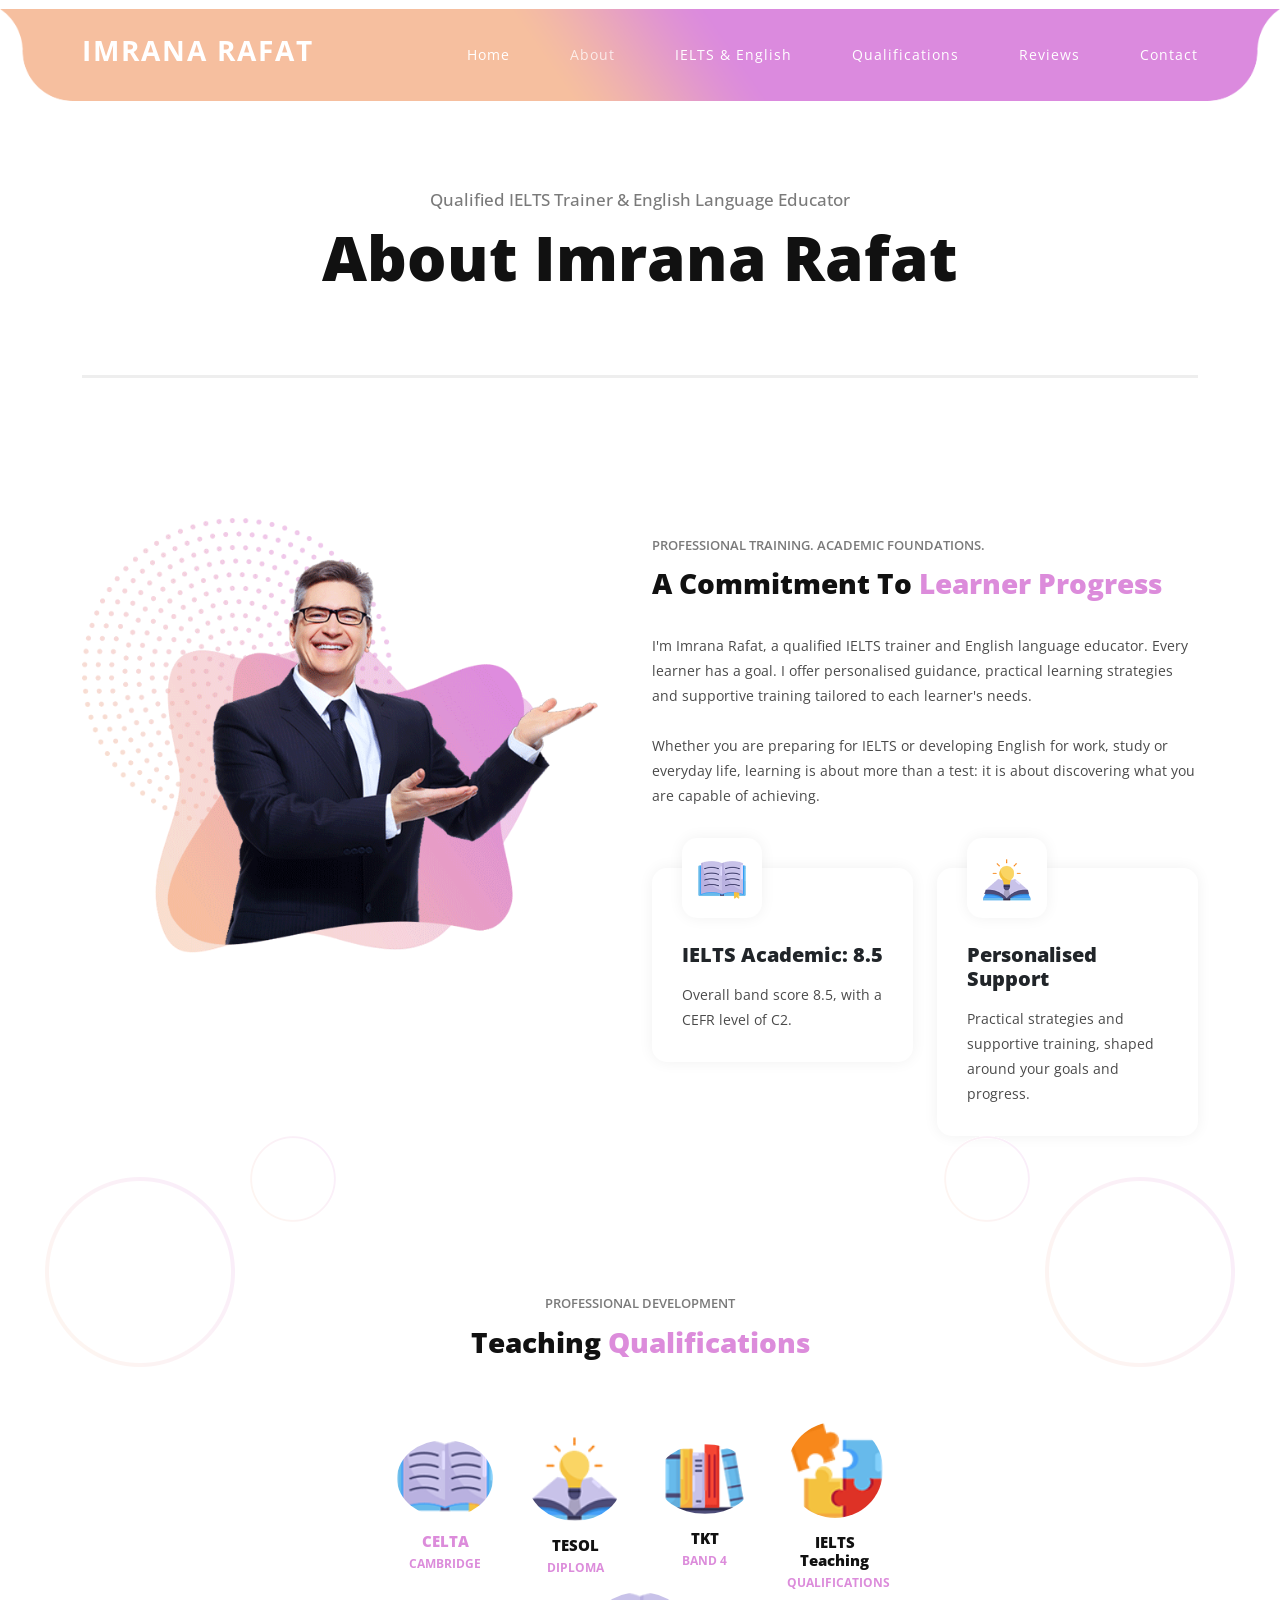
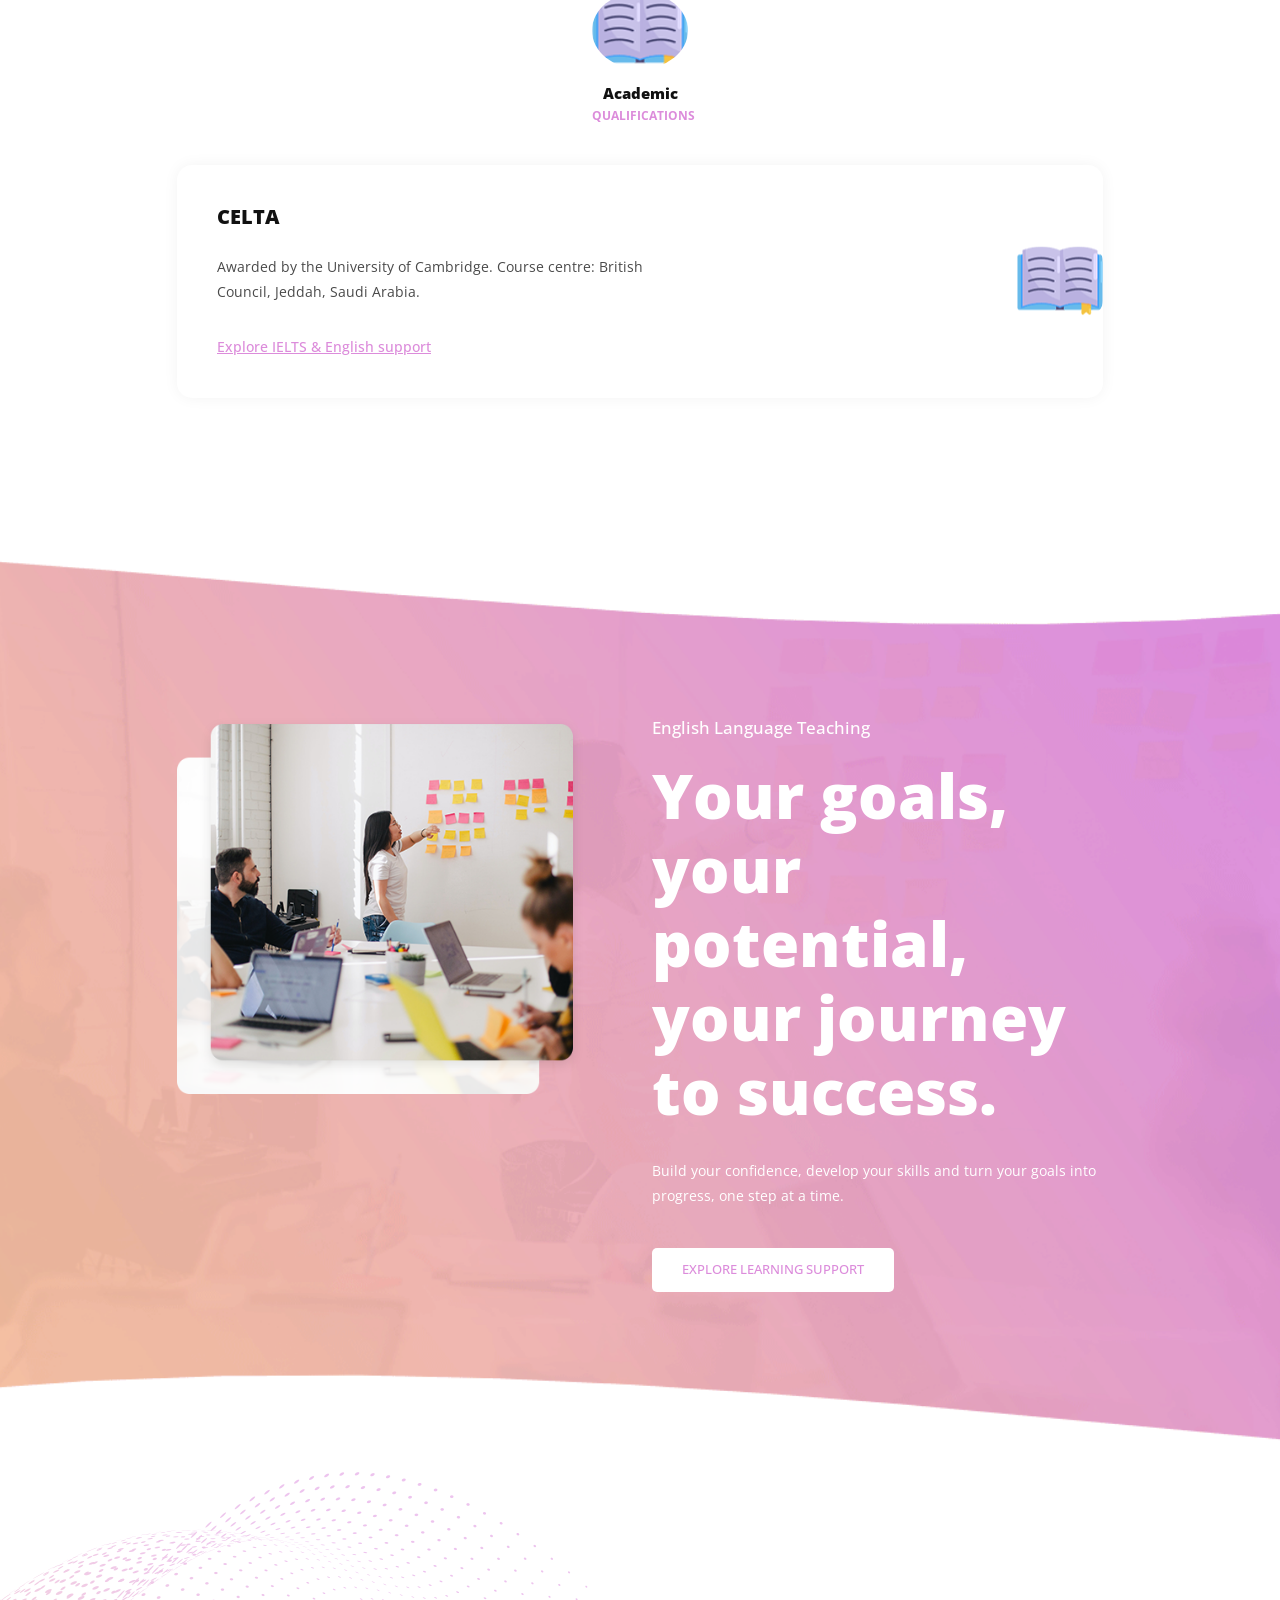
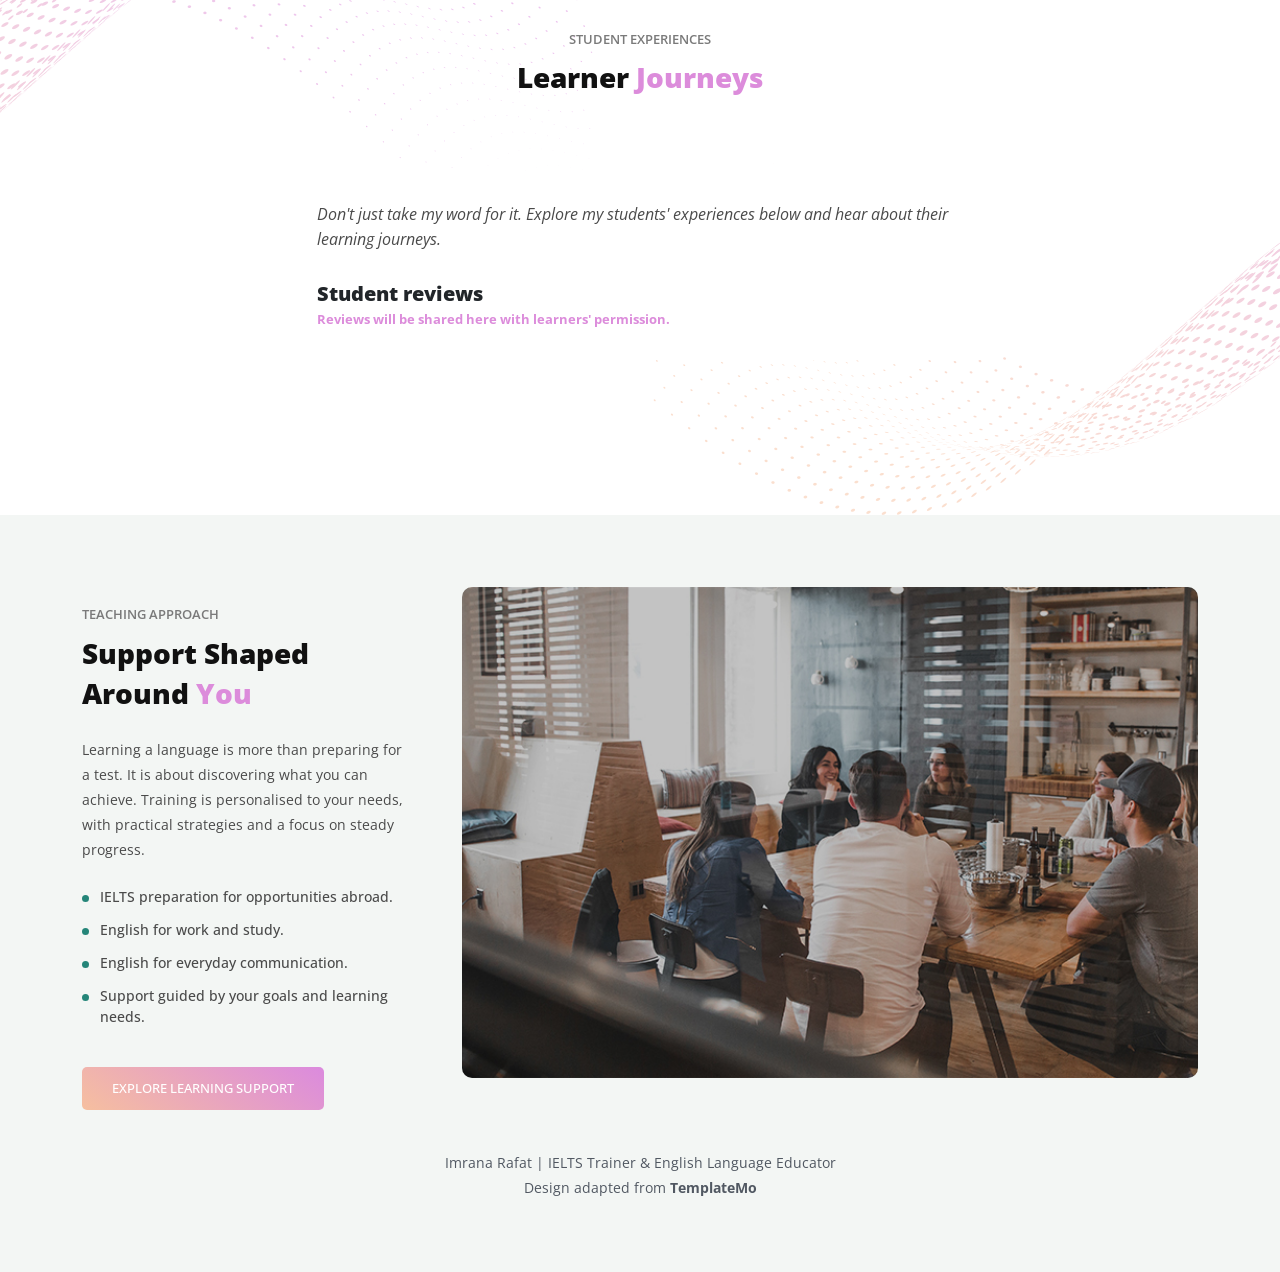
==== commit b6961004: "sdsdsd" ====
--- a/about-us.html
+++ b/about-us.html
@@ -5,11 +5,11 @@
 
     <meta charset="utf-8">
     <meta name="viewport" content="width=device-width, initial-scale=1, shrink-to-fit=no">
-    <meta name="description" content="">
+    <meta name="description" content="Learn about Imrana Rafat's IELTS teaching qualifications, English language education and academic background.">
     <meta name="author" content="">
     <link href="https://fonts.googleapis.com/css?family=Open+Sans:100,200,300,400,500,600,700,800,900" rel="stylesheet">
 
-    <title>EduWell - Education HTML5 Template</title>
+    <title>About Imrana Rafat | Qualifications</title>
 
     <!-- Bootstrap core CSS -->
     <link href="vendor/bootstrap/css/bootstrap.min.css" rel="stylesheet">
@@ -39,26 +39,17 @@
               <div class="col-12">
                 <nav class="main-nav">
                   <!-- ***** Logo Start ***** -->
-                  <a href="index.html" class="logo">
-                      <img src="assets/images/templatemo-eduwell.png" alt="EduWell Template">
-                  </a>
+                    <a href="index.html" class="logo">Imrana Rafat</a>
                   <!-- ***** Logo End ***** -->
                   <!-- ***** Menu Start ***** -->
                   <ul class="nav">
-                    <li><a href="index.html" class="active">Home</a></li>
-                    <li><a href="index.html">Services</a></li>
-                    <li><a href="index.html">Courses</a></li>
-                    <li class="has-sub">
-                        <a href="javascript:void(0)">Pages</a>
-                        <ul class="sub-menu">
-                            <li><a href="about-us.html">About Us</a></li>
-                            <li><a href="our-services.html">Our Services</a></li>
-                            <li><a href="contact-us.html">Contact Us</a></li>
-                        </ul>
-                    </li>
-                    <li><a href="index.html">Testimonials</a></li> 
-                    <li><a href="index.html">Contact Us</a></li> 
-                </ul>         
+                    <li><a href="index.html">Home</a></li>
+                    <li><a href="about-us.html" class="active">About</a></li>
+                    <li><a href="our-services.html">IELTS &amp; English</a></li>
+                    <li><a href="about-us.html#qualifications">Qualifications</a></li>
+                    <li><a href="index.html#testimonials">Reviews</a></li>
+                    <li><a href="contact-us.html">Contact</a></li>
+                  </ul>
                   <a class='menu-trigger'>
                       <span>Menu</span>
                   </a>
@@ -75,8 +66,8 @@
       <div class="row">
         <div class="col-lg-12">
           <div class="header-text">
-            <h4>More About Us</h4>
-            <h1>About Us</h1>
+            <h4>Qualified IELTS Trainer &amp; English Language Educator</h4>
+            <h1>About Imrana Rafat</h1>
           </div>
         </div>
       </div>
@@ -93,9 +84,9 @@
         </div>
         <div class="col-lg-6 align-self-center">
           <div class="section-heading">
-            <h6>Get info</h6>
-            <h4>Read More <em>About Us</em></h4>
-            <p>You are allowed 100% to download and use our templates from TemplateMo for your commercial or business websites. You are <strong>not allowed</strong> to redistribute this template ZIP file on any other website without a permission from us.<br><br>There are some unethical people on this planet earth who copied our templates so easily without any permission from us and then reposted on their websites. Their Karma will hit them really hard. Yeah, that is right.</p>
+            <h6>Professional training. Academic foundations.</h6>
+            <h4>A commitment to <em>learner progress</em></h4>
+            <p>I'm Imrana Rafat, a qualified IELTS trainer and English language educator. Every learner has a goal. I offer personalised guidance, practical learning strategies and supportive training tailored to each learner's needs.<br><br>Whether you are preparing for IELTS or developing English for work, study or everyday life, learning is about more than a test: it is about discovering what you are capable of achieving.</p>
           </div>
           <div class="row">
             <div class="col-lg-6">
@@ -103,8 +94,8 @@
                 <div class="icon">
                   <img src="assets/images/service-icon-01.png" alt="">
                 </div>
-                <h4>Best Strategy</h4>
-                <p>Food & truck tumeric taxidermy hoodie chiasore bitters retroed gentrify street portland.</p>
+                <h4>IELTS Academic: 8.5</h4>
+                <p>Overall band score 8.5, with a CEFR level of C2.</p>
               </div>
             </div>
             <div class="col-lg-6">
@@ -112,23 +103,23 @@
                 <div class="icon">
                   <img src="assets/images/service-icon-02.png" alt="">
                 </div>
-                <h4>Creative Ideas</h4>
-                <p>Food & truck tumeric taxidermy hoodie chiasore bitters retroed gentrify street portland.</p>
-              </div>
-            </div>
-          </div>
-        </div>
-      </div>
-    </div>
-  </section>
-
-  <section class="our-team">
+                <h4>Personalised Support</h4>
+                <p>Practical strategies and supportive training, shaped around your goals and progress.</p>
+              </div>
+            </div>
+          </div>
+        </div>
+      </div>
+    </div>
+  </section>
+
+  <section class="our-team" id="qualifications">
     <div class="container">
       <div class="row">
         <div class="col-lg-6 offset-lg-3">
           <div class="section-heading">
-            <h6>Our Team</h6>
-            <h4>Our Team <em>Members</em></h4>
+            <h6>Professional Development</h6>
+            <h4>Teaching <em>Qualifications</em></h4>
           </div>
         </div>
         <div class="col-lg-10 offset-lg-1">
@@ -138,29 +129,29 @@
                 <div class="col-lg-12">
                   <div class="menu">
                     <div class="active">
-                      <img src="assets/images/team-member-thumb-01.jpg" alt="">
-                      <h4>Ruby Foster</h4>
-                      <span>CEO-FOUNDER</span>
+                      <img src="assets/images/service-icon-01.png" alt="">
+                      <h4>CELTA</h4>
+                      <span>Cambridge</span>
                     </div>
                     <div>
-                      <img src="assets/images/team-member-thumb-03.jpg" alt="">
-                      <h4>Luis Oconnell</h4>
-                      <span>CEO-FOUNDER</span>
+                      <img src="assets/images/service-icon-02.png" alt="">
+                      <h4>TESOL</h4>
+                      <span>Diploma</span>
                     </div>
                     <div>
-                      <img src="assets/images/team-member-thumb-02.jpg" alt="">
-                      <h4>Jackie Riggs</h4>
-                      <span>CEO-FOUNDER</span>
+                      <img src="assets/images/service-icon-03.png" alt="">
+                      <h4>TKT</h4>
+                      <span>Band 4</span>
                     </div>
                     <div>
-                      <img src="assets/images/team-member-thumb-04.jpg" alt="">
-                      <h4>Alfred Small</h4>
-                      <span>CEO-FOUNDER</span>
+                      <img src="assets/images/service-icon-04.png" alt="">
+                      <h4>IELTS Teaching</h4>
+                      <span>Qualifications</span>
                     </div>
                     <div>
-                      <img src="assets/images/team-member-thumb-05.jpg" alt="">
-                      <h4>Denis Mitchel</h4>
-                      <span>CEO-FOUNDER</span>
+                      <img src="assets/images/service-icon-01.png" alt="">
+                      <h4>Academic</h4>
+                      <span>Qualifications</span>
                     </div>
                   </div>
                 </div>
@@ -169,85 +160,75 @@
                     <li class="active">
                       <div>
                         <div class="left-content">
-                          <h4>Ruby Foster</h4>
-                          <p>Quinoa roof party squid prism sustainable letterpress cray hammock tumeric man bun mixtape tofu subway tile cronut. Deep v ennui subway tile organic seitan kogi freegan bicycle rights try-hard green juice probably.</p>
-                          <span><a href="#">Facebook</a></span>
-                          <span><a href="#">Twitter</a></span>
-                          <span class="last-span"><a href="#">Linkedin</a></span>
+                          <h4>CELTA</h4>
+                          <p>Awarded by the University of Cambridge. Course centre: British Council, Jeddah, Saudi Arabia.</p>
                           <div class="text-button">
-                            <a href="contact-us.html">Contact Member</a>
+                            <a href="our-services.html">Explore IELTS &amp; English support</a>
                           </div>
                         </div>
                         <div class="right-image">
-                          <img src="assets/images/team-member-01.jpg" alt="">
+                          <img src="assets/images/service-icon-01.png" alt="CELTA qualification">
                         </div>
                       </div>
                     </li>
                     <li>
                       <div>
                         <div class="left-content">
-                          <h4>Luis Oconnell</h4>
-                          <p>Quinoa roof party squid prism sustainable letterpress cray hammock tumeric man bun mixtape tofu subway tile cronut. Deep v ennui subway tile organic seitan kogi freegan bicycle rights try-hard green juice probably.</p>
-                          <span><a href="#">Facebook</a></span>
-                          <span><a href="#">Twitter</a></span>
-                          <span class="last-span"><a href="#">Linkedin</a></span>
+                          <h4>Diploma in TESOL</h4>
+                          <p>Diploma in Teaching English to Speakers of Other Languages, awarded by Coventry House International, Ontario, Canada.</p>
                           <div class="text-button">
-                            <a href="contact-us.html">Contact Member</a>
+                            <a href="our-services.html">Explore IELTS &amp; English support</a>
                           </div>
                         </div>
                         <div class="right-image">
-                          <img src="assets/images/team-member-03.jpg" alt="">
+                          <img src="assets/images/service-icon-02.png" alt="Diploma in TESOL">
                         </div>
                       </div>
                     </li>
                     <li>
                       <div>
                         <div class="left-content">
-                          <h4>Jackie Riggs</h4>
-                          <p>Quinoa roof party squid prism sustainable letterpress cray hammock tumeric man bun mixtape tofu subway tile cronut. Deep v ennui subway tile organic seitan kogi freegan bicycle rights try-hard green juice probably.</p>
-                          <span><a href="#">Facebook</a></span>
-                          <span><a href="#">Twitter</a></span>
-                          <span class="last-span"><a href="#">Linkedin</a></span>
+                          <h4>Teaching Knowledge Test (TKT)</h4>
+                          <p>Awarded by the University of Cambridge, with Band 4 in all three modules. Assessment centre: British Council, Jeddah, Saudi Arabia.</p>
+                          <ul>
+                            <li>Module 1: Language and background to language learning and teaching</li>
+                            <li>Module 2: Lesson planning and use of resources for language teaching</li>
+                            <li>Module 3: Managing the teaching and learning process</li>
+                          </ul>
                           <div class="text-button">
-                            <a href="contact-us.html">Contact Member</a>
+                            <a href="our-services.html">Explore IELTS &amp; English support</a>
                           </div>
                         </div>
                         <div class="right-image">
-                          <img src="assets/images/team-member-02.jpg" alt="">
+                          <img src="assets/images/service-icon-03.png" alt="Teaching Knowledge Test">
                         </div>
                       </div>
                     </li>
                     <li>
                       <div>
                         <div class="left-content">
-                          <h4>Alfred Small</h4>
-                          <p>Quinoa roof party squid prism sustainable letterpress cray hammock tumeric man bun mixtape tofu subway tile cronut. Deep v ennui subway tile organic seitan kogi freegan bicycle rights try-hard green juice probably.</p>
-                          <span><a href="#">Facebook</a></span>
-                          <span><a href="#">Twitter</a></span>
-                          <span class="last-span"><a href="#">Linkedin</a></span>
+                          <h4>IELTS Teaching Qualifications</h4>
+                          <p>Diploma in Teaching IELTS from Frisby's College, UK, and a 20-hour Teaching IELTS Certificate Course from Coventry House International, Canada.</p>
                           <div class="text-button">
-                            <a href="contact-us.html">Contact Member</a>
+                            <a href="our-services.html">Explore IELTS &amp; English support</a>
                           </div>
                         </div>
                         <div class="right-image">
-                          <img src="assets/images/team-member-04.jpg" alt="">
+                          <img src="assets/images/service-icon-04.png" alt="IELTS teaching qualifications">
                         </div>
                       </div>
                       </li>
                       <li>
                         <div>
                           <div class="left-content">
-                            <h4>Dennis Mitchel</h4>
-                            <p>Quinoa roof party squid prism sustainable letterpress cray hammock tumeric man bun mixtape tofu subway tile cronut. Deep v ennui subway tile organic seitan kogi freegan bicycle rights try-hard green juice probably.</p>
-                            <span><a href="#">Facebook</a></span>
-                            <span><a href="#">Twitter</a></span>
-                            <span class="last-span"><a href="#">Linkedin</a></span>
+                            <h4>Academic Qualifications</h4>
+                            <p>B.A. (English Honours), Aligarh Muslim University, India. B.Ed., Indira Gandhi National Open University, New Delhi, India.</p>
                             <div class="text-button">
-                              <a href="contact-us.html">Contact Member</a>
+                              <a href="our-services.html">Explore IELTS &amp; English support</a>
                             </div>
                           </div>
                           <div class="right-image">
-                            <img src="assets/images/team-member-05.jpg" alt="">
+                            <img src="assets/images/service-icon-01.png" alt="Academic qualifications">
                           </div>
                         </div>
                         </li>
@@ -270,11 +251,11 @@
           </div>
         </div>
         <div class="col-lg-5 align-self-center">
-          <h6>Get the sale right now!</h6>
-          <h4>Up to 50% OFF For 1+ courses</h4>
-          <p>Kogi VHS freegan bicycle rights try-hard green juice probably haven't heard of them cliche la croix af chillwave.</p>
+          <h6>English Language Teaching</h6>
+          <h4>Your goals, your potential, your journey to success.</h4>
+          <p>Build your confidence, develop your skills and turn your goals into progress, one step at a time.</p>
           <div class="white-button">
-            <a href="contact-us.html">View Courses</a>
+            <a href="our-services.html">Explore learning support</a>
           </div>
         </div>
       </div>
@@ -286,122 +267,55 @@
       <div class="row">
         <div class="col-lg-12">
           <div class="section-heading">
-            <h6>Testimonials</h6>
-            <h4>What They <em>Think</em></h4>
+            <h6>Student Experiences</h6>
+            <h4>Learner <em>Journeys</em></h4>
           </div>
         </div>
         <div class="col-lg-12">
-          <div class="owl-testimonials owl-carousel" style="position: relative; z-index: 5;">
-            <div class="item">
-              <p>“Food & truck tumeric hoodie chiasore bit-
-                ters retroed gentrify street portland.”</p>
-                <h4>Andrea Furistos</h4>
-                <span>CEO-FOUNDER</span>
-                <img src="assets/images/quote.png" alt="">
-            </div>
-            <div class="item">
-              <p>“Food & truck tumeric hoodie chiasore bit-
-                ters retroed gentrify street portland.”</p>
-                <h4>Andrea Furistos</h4>
-                <span>CEO-FOUNDER</span>
-                <img src="assets/images/quote.png" alt="">
-            </div>
-            <div class="item">
-              <p>“Food & truck tumeric hoodie chiasore bit-
-                ters retroed gentrify street portland.”</p>
-                <h4>Andrea Furistos</h4>
-                <span>CEO-FOUNDER</span>
-                <img src="assets/images/quote.png" alt="">
-            </div>
-            <div class="item">
-              <p>“Food & truck tumeric hoodie chiasore bit-
-                ters retroed gentrify street portland.”</p>
-                <h4>Andrea Furistos</h4>
-                <span>CEO-FOUNDER</span>
-                <img src="assets/images/quote.png" alt="">
-            </div>
-            <div class="item">
-              <p>“Food & truck tumeric hoodie chiasore bit-
-                ters retroed gentrify street portland.”</p>
-                <h4>Andrea Furistos</h4>
-                <span>CEO-FOUNDER</span>
-                <img src="assets/images/quote.png" alt="">
-            </div>
-            <div class="item">
-              <p>“Food & truck tumeric hoodie chiasore bit-
-                ters retroed gentrify street portland.”</p>
-                <h4>Andrea Furistos</h4>
-                <span>CEO-FOUNDER</span>
-                <img src="assets/images/quote.png" alt="">
-            </div>
-            <div class="item">
-              <p>“Food & truck tumeric hoodie chiasore bit-
-                ters retroed gentrify street portland.”</p>
-                <h4>Andrea Furistos</h4>
-                <span>CEO-FOUNDER</span>
-                <img src="assets/images/quote.png" alt="">
-            </div>
-            <div class="item">
-              <p>“Food & truck tumeric hoodie chiasore bit-
-                ters retroed gentrify street portland.”</p>
-                <h4>Andrea Furistos</h4>
-                <span>CEO-FOUNDER</span>
-                <img src="assets/images/quote.png" alt="">
-            </div>
-          </div>
-        </div>
-      </div>
-    </div>
-  </section>
-
-  <section class="contact-us our-office">
+          <div class="row justify-content-center">
+            <div class="col-lg-8">
+              <div class="item">
+                <p>Don't just take my word for it. Explore my students' experiences below and hear about their learning journeys.</p>
+                <h4>Student reviews</h4>
+                <span>Reviews will be shared here with learners' permission.</span>
+              </div>
+            </div>
+          </div>
+        </div>
+      </div>
+    </div>
+  </section>
+
+  <section class="contact-us our-office profile-approach">
     <div class="container">
       <div class="row">
         <div class="col-lg-4">
           <div class="left-info">
             <div class="section-heading">
-              <h6>Our Office</h6>
-              <h4>Get closer to <em>EduWell</em></h4>
-            </div>
-            <p>Trust fund nocore broklyn humblebrag mustache
-              pork kitsch, bicycle rights hexagon schlitz keytar palo is
-              santo drinking vinegar fam ramps. <br><br>Four dollar toast and
-              edison bulb vinyl, listicle hashtag pug scenester typewrit
-              er yuccie street artboard or whatever to fill place.</p>
+              <h6>Teaching Approach</h6>
+              <h4>Support shaped around <em>you</em></h4>
+            </div>
+            <p>Learning a language is more than preparing for a test. It is about discovering what you can achieve. Training is personalised to your needs, with practical strategies and a focus on steady progress.</p>
             <ul>
-              <li>- Selfies you probably haven't heard of them.</li>
-              <li>- Tousled cold-pressed chicharrones yuccie.</li>
-              <li>- Pabst iPhone chartreuse shabby chic tumeric.</li>
-              <li>- Scenester normcore mumblecore snackwave.</li>
+              <li>IELTS preparation for opportunities abroad.</li>
+              <li>English for work and study.</li>
+              <li>English for everyday communication.</li>
+              <li>Support guided by your goals and learning needs.</li>
             </ul>
             <div class="main-button-gradient">
-              <a href="our-services.html">Our Services</a>
+              <a href="our-services.html">Explore learning support</a>
             </div>
           </div>
         </div>
         <div class="col-lg-8">
           <div id="video">
             <div class="thumb">
-              <img src="assets/images/video-thumb.jpg" alt="">
-              <div class="play-button">
-                <a rel="nofollow" href="https://www.youtube.com/templatemo" target="_blank"><i class="fa fa-play"></i></a>
-              </div>
+              <img src="assets/images/video-thumb.jpg" alt="Learners studying together">
             </div>
           </div>
         </div>
         <div class="col-lg-12">
-          <ul class="social-icons">
-            <li><a href="#"><i class="fa fa-facebook"></i></a></li>
-            <li><a href="#"><i class="fa fa-twitter"></i></a></li>
-            <li><a href="#"><i class="fa fa-linkedin"></i></a></li>
-            <li><a href="#"><i class="fa fa-rss"></i></a></li>
-            <li><a href="#"><i class="fa fa-dribbble"></i></a></li>
-          </ul>
-        </div>
-        <div class="col-lg-12">
-          <p class="copyright">Copyright © 2022 EduWell Co., Ltd. All Rights Reserved. 
-          
-          <br>Design: <a rel="sponsored" href="https://templatemo.com" target="_blank">TemplateMo</a></p>
+          <p class="copyright">Imrana Rafat | IELTS Trainer &amp; English Language Educator<br>Design adapted from <a rel="sponsored" href="https://templatemo.com" target="_blank">TemplateMo</a></p>
         </div>
       </div>
     </div>
--- a/assets/css/templatemo-eduwell-style.css
+++ b/assets/css/templatemo-eduwell-style.css
@@ -1102,6 +1102,36 @@
   position: relative;
 }
 
+section.contact-us .map-placeholder {
+  min-height: 420px;
+  margin-bottom: 24px;
+  padding: 32px;
+  display: flex;
+  align-items: center;
+  justify-content: center;
+  border-radius: 10px;
+  background-color: #e9efed;
+  color: #42504e;
+  text-align: center;
+}
+
+section.contact-us .map-placeholder i {
+  margin-bottom: 12px;
+  color: #248578;
+  font-size: 30px;
+}
+
+section.contact-us .map-placeholder h4 {
+  margin-bottom: 8px;
+  font-size: 18px;
+  font-weight: 800;
+}
+
+section.contact-us .map-placeholder p {
+  margin: 0;
+  color: #596764;
+}
+
 section.contact-us:after {
   position: absolute;
   content: '';
@@ -1121,6 +1151,10 @@
   z-index: 5;
   position: relative;
   padding: 20px;
+}
+
+section.contact-us .map-placeholder + .row .contact-info {
+  margin-top: 0;
 }
 
 section.contact-us .contact-info .icon i {
@@ -1501,6 +1535,124 @@
   margin: 0;
 }
 
+section.trainer-highlights {
+  margin-top: 70px;
+  padding: 64px 0;
+  background: #f1f5f3;
+}
+
+.trainer-intro h6 {
+  margin-bottom: 12px;
+  color: #987a3f;
+  font-size: 13px;
+  font-weight: 700;
+  text-transform: uppercase;
+}
+
+.trainer-intro h3,
+.achievement-summary h3 {
+  margin-bottom: 12px;
+  color: #1f2e4a;
+  font-size: 28px;
+  font-weight: 800;
+}
+
+.trainer-intro > h4 {
+  margin-bottom: 14px;
+  color: #1f2e4a;
+  font-size: 17px;
+  font-weight: 700;
+}
+
+.trainer-intro .trainer-tagline {
+  margin-bottom: 18px;
+  color: #52625e;
+  font-size: 17px;
+}
+
+.trainer-intro > p:not(.trainer-tagline) {
+  line-height: 1.8;
+}
+
+.trainer-credentials {
+  margin-top: 24px;
+  padding-top: 20px;
+  border-top: 1px solid #c7d4ce;
+}
+
+.trainer-credentials h4 {
+  margin-bottom: 14px;
+  color: #1f2e4a;
+  font-size: 18px;
+  font-weight: 700;
+}
+
+.trainer-credentials p {
+  margin-bottom: 14px;
+}
+
+.trainer-credentials a {
+  color: #24796e;
+  font-size: 14px;
+  font-weight: 700;
+}
+
+.achievement-summary {
+  padding-left: 28px;
+}
+
+.achievement-summary h3 {
+  margin-bottom: 6px;
+  text-align: center;
+}
+
+.achievement-subtitle {
+  margin-bottom: 24px;
+  color: #66716e;
+  text-align: center;
+}
+
+.achievement-card {
+  min-height: 172px;
+  margin-bottom: 16px;
+  padding: 22px 16px;
+  border: 1px solid #dce5e1;
+  border-radius: 6px;
+  background: #fff;
+  text-align: center;
+}
+
+.achievement-card > i {
+  margin-bottom: 8px;
+  color: #24796e;
+  font-size: 22px;
+}
+
+.achievement-card h4 {
+  color: #1f2e4a;
+  font-size: 16px;
+  font-weight: 700;
+}
+
+.achievement-card .band-score {
+  margin: 8px 0 0;
+  color: #987a3f;
+  font-size: 30px;
+  font-weight: 800;
+  line-height: 1.2;
+}
+
+.achievement-card .band-label {
+  color: #52625e;
+}
+
+.achievement-report-note {
+  margin-top: 4px;
+  color: #66716e;
+  font-size: 13px;
+  text-align: center;
+}
+
 section.our-office .left-info {
   margin-right: 0px;
   position: relative;
@@ -1563,6 +1715,76 @@
 
 section.our-office #video img {
   border-radius: 20px;
+}
+
+section.profile-approach {
+  background: #f3f6f4;
+  padding: 72px 0 32px;
+}
+
+section.profile-approach:after {
+  display: none;
+}
+
+section.profile-approach .left-info {
+  margin: 0;
+  padding: 0 28px 0 0;
+  background: transparent;
+  box-shadow: none;
+  border-radius: 0;
+}
+
+section.profile-approach .left-info .section-heading {
+  margin-bottom: 24px;
+}
+
+section.profile-approach .left-info p {
+  margin-bottom: 24px;
+}
+
+section.profile-approach .left-info ul li {
+  position: relative;
+  padding-left: 18px;
+  margin-bottom: 12px;
+  font-style: normal;
+  font-weight: 500;
+}
+
+section.profile-approach .left-info ul li:before {
+  position: absolute;
+  left: 0;
+  top: 9px;
+  width: 7px;
+  height: 7px;
+  border-radius: 50%;
+  background: #248578;
+  content: '';
+}
+
+section.profile-approach #video {
+  margin-left: 0;
+}
+
+section.profile-approach #video .thumb {
+  overflow: hidden;
+  border-radius: 10px;
+}
+
+section.profile-approach #video img {
+  display: block;
+  width: 100%;
+  aspect-ratio: 3 / 2;
+  object-fit: cover;
+  border-radius: 0;
+}
+
+section.profile-approach #video .play-button {
+  display: none;
+}
+
+section.profile-approach p.copyright,
+section.profile-approach p.copyright a {
+  color: #515862;
 }
 
 
@@ -1823,6 +2045,9 @@
   section.contact-us .contact-info {
     margin-top: 15px;
   }
+  section.contact-us .map-placeholder {
+    min-height: 280px;
+  }
   section.contact-us #contact {
     margin-left: 0px;
   }
@@ -1836,9 +2061,16 @@
   section.get-info .info-item {
     margin-top: 60px;
   }
+  .achievement-summary {
+    margin-top: 36px;
+    padding-left: 0;
+  }
   section.our-office #video {
     margin-left: 0px;
     margin-top: 30px;
+  }
+  section.profile-approach .left-info {
+    padding-right: 0;
   }
   section.featured-product .left-info .info-item,
   section.featured-product .right-info .info-item {
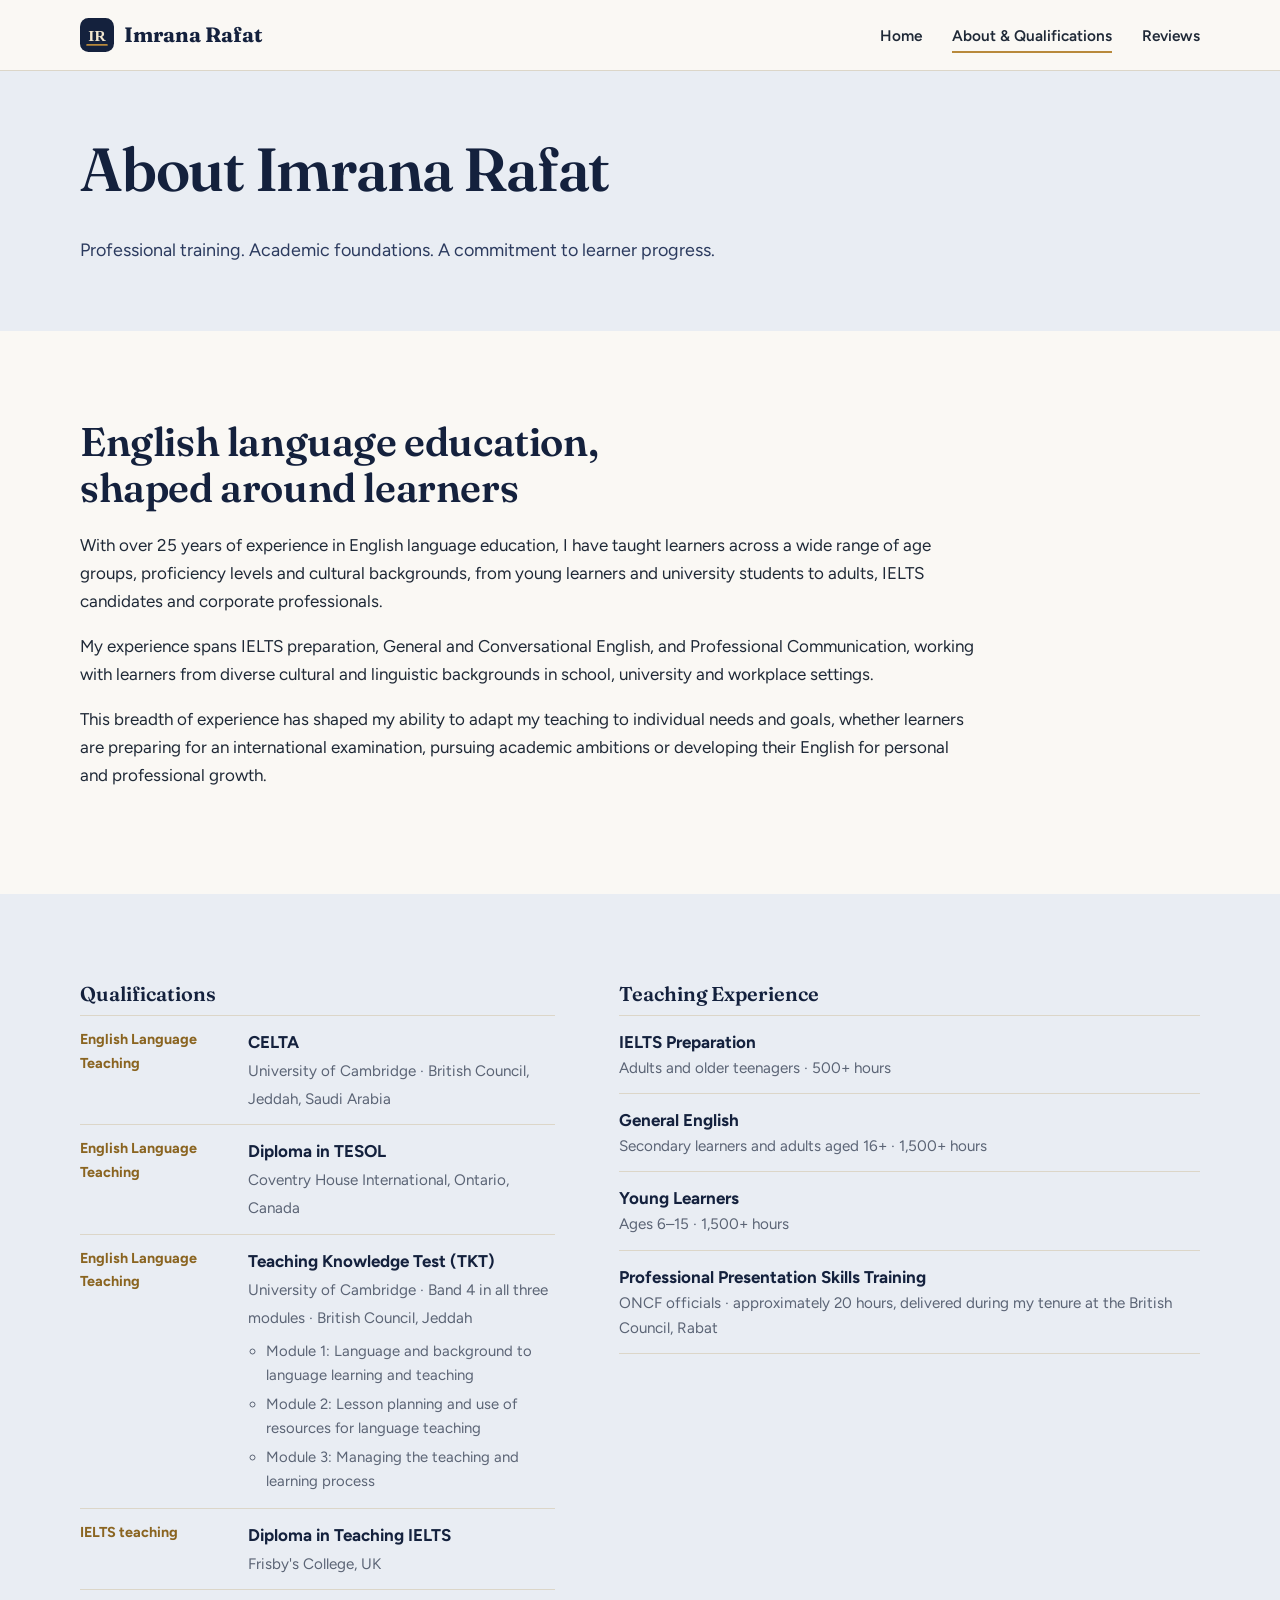
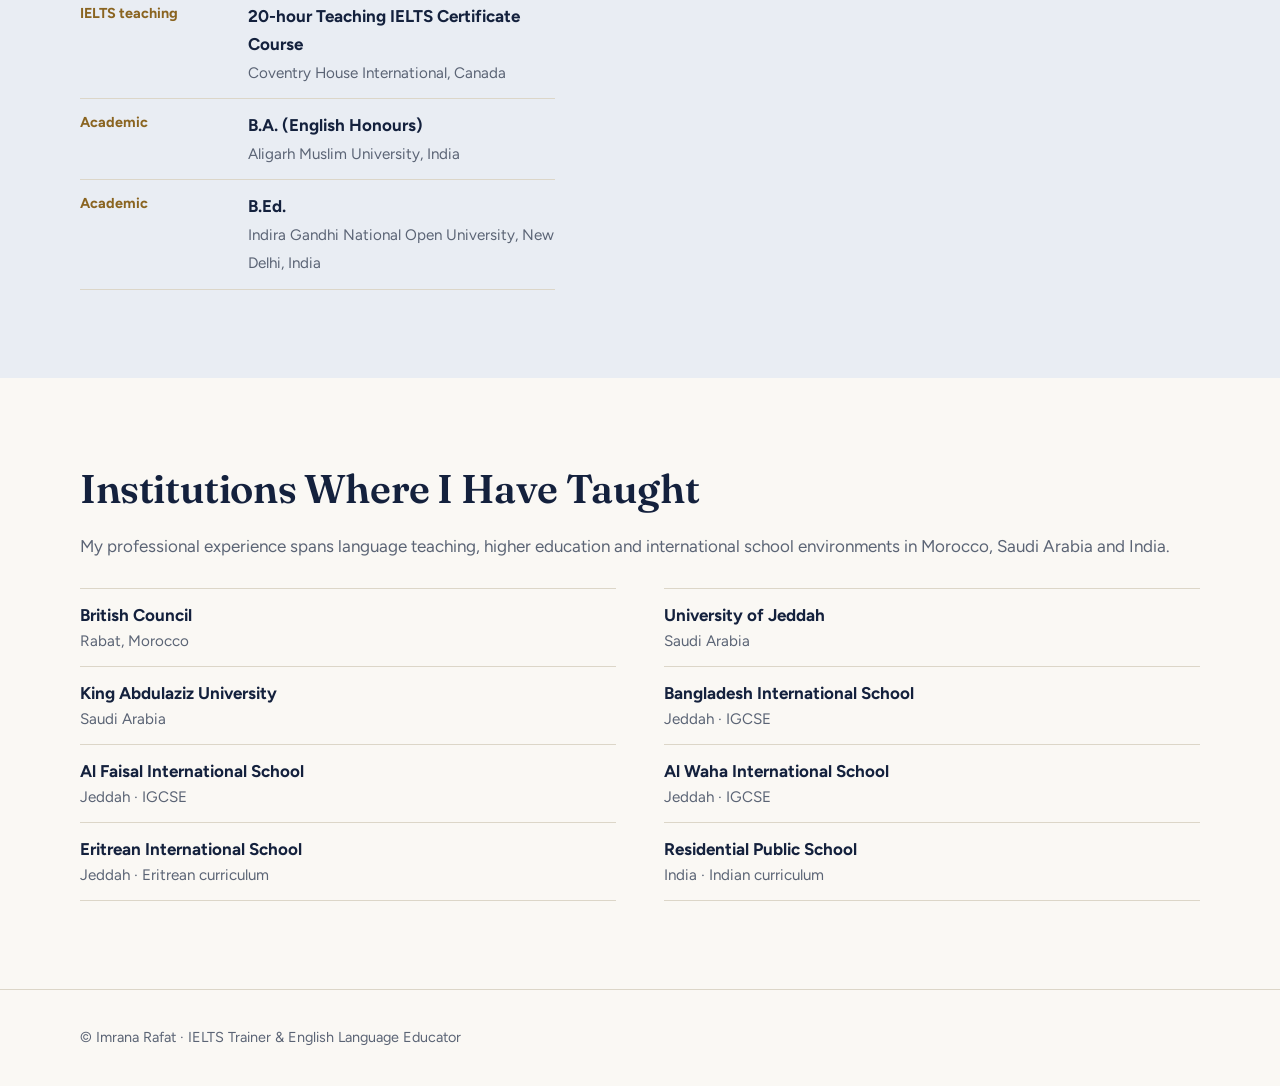
==== commit b47f960b: "test" ====
--- a/about-us.html
+++ b/about-us.html
@@ -1,384 +1,126 @@
 <!DOCTYPE html>
 <html lang="en">
 
-  <head>
-
+<head>
     <meta charset="utf-8">
-    <meta name="viewport" content="width=device-width, initial-scale=1, shrink-to-fit=no">
-    <meta name="description" content="Learn about Imrana Rafat's IELTS teaching qualifications, English language education and academic background.">
-    <meta name="author" content="">
-    <link href="https://fonts.googleapis.com/css?family=Open+Sans:100,200,300,400,500,600,700,800,900" rel="stylesheet">
-
-    <title>About Imrana Rafat | Qualifications</title>
-
-    <!-- Bootstrap core CSS -->
-    <link href="vendor/bootstrap/css/bootstrap.min.css" rel="stylesheet">
-
-
-    <!-- Additional CSS Files -->
-    <link rel="stylesheet" href="assets/css/fontawesome.css">
-    <link rel="stylesheet" href="assets/css/templatemo-eduwell-style.css">
-    <link rel="stylesheet" href="assets/css/owl.css">
-    <link rel="stylesheet" href="assets/css/lightbox.css">
-<!--
-
-TemplateMo 573 EduWell
-
-https://templatemo.com/tm-573-eduwell
-
--->
-  </head>
+    <meta name="viewport" content="width=device-width, initial-scale=1">
+    <title>About &amp; Qualifications | Imrana Rafat</title>
+    <meta name="description"
+        content="CELTA, Diploma in TESOL, TKT Band 4, IELTS teaching diplomas and academic qualifications.">
+    <link rel="preconnect" href="https://fonts.googleapis.com">
+    <link rel="preconnect" href="https://fonts.gstatic.com" crossorigin>
+    <link
+        href="https://fonts.googleapis.com/css2?family=Figtree:wght@400;600;700&amp;family=Fraunces:opsz,wght@9..144,600;9..144,700&amp;display=swap"
+        rel="stylesheet">
+    <link rel="stylesheet" href="assets/css/imrana.css">
+</head>
 
 <body>
-
-
-  <!-- ***** Header Area Start ***** -->
-  <header class="header-area header-sticky">
-      <div class="container">
-          <div class="row">
-              <div class="col-12">
-                <nav class="main-nav">
-                  <!-- ***** Logo Start ***** -->
-                    <a href="index.html" class="logo">Imrana Rafat</a>
-                  <!-- ***** Logo End ***** -->
-                  <!-- ***** Menu Start ***** -->
-                  <ul class="nav">
+    <header>
+        <div class="wrap"><a class="logo" href="index.html"><img src="assets/img/logo-ir.svg" alt="" width="34"
+                    height="34">Imrana Rafat</a>
+            <nav aria-label="Main">
+                <ul>
                     <li><a href="index.html">Home</a></li>
-                    <li><a href="about-us.html" class="active">About</a></li>
-                    <li><a href="our-services.html">IELTS &amp; English</a></li>
-                    <li><a href="about-us.html#qualifications">Qualifications</a></li>
-                    <li><a href="index.html#testimonials">Reviews</a></li>
-                    <li><a href="contact-us.html">Contact</a></li>
-                  </ul>
-                  <a class='menu-trigger'>
-                      <span>Menu</span>
-                  </a>
-                  <!-- ***** Menu End ***** -->
-                </nav>
-              </div>
-          </div>
-      </div>
-  </header>
-  <!-- ***** Header Area End ***** -->
-
-  <section class="page-heading">
-    <div class="container">
-      <div class="row">
-        <div class="col-lg-12">
-          <div class="header-text">
-            <h4>Qualified IELTS Trainer &amp; English Language Educator</h4>
-            <h1>About Imrana Rafat</h1>
-          </div>
+                    <li><a href="about-us.html" class=on aria-current=page>About &amp; Qualifications</a></li>
+                    <li><a href="our-services.html">Reviews</a></li>
+                </ul>
+            </nav><button class="burger" aria-label="Menu">Menu</button>
         </div>
-      </div>
-    </div>
-  </section>
-
-  <section class="get-info">
-    <div class="container">
-      <div class="row">
-        <div class="col-lg-6">
-          <div class="left-image">
-            <img src="assets/images/about-left-image.png" alt="">
-          </div>
-        </div>
-        <div class="col-lg-6 align-self-center">
-          <div class="section-heading">
-            <h6>Professional training. Academic foundations.</h6>
-            <h4>A commitment to <em>learner progress</em></h4>
-            <p>I'm Imrana Rafat, a qualified IELTS trainer and English language educator. Every learner has a goal. I offer personalised guidance, practical learning strategies and supportive training tailored to each learner's needs.<br><br>Whether you are preparing for IELTS or developing English for work, study or everyday life, learning is about more than a test: it is about discovering what you are capable of achieving.</p>
-          </div>
-          <div class="row">
-            <div class="col-lg-6">
-              <div class="info-item">
-                <div class="icon">
-                  <img src="assets/images/service-icon-01.png" alt="">
+    </header>
+    <main>
+        <section class="pagehead">
+            <div class="wrap">
+                <h1>About Imrana Rafat</h1>
+                <p>Professional training. Academic foundations. A commitment to learner progress.</p>
+            </div>
+        </section>
+        <section>
+            <div class="wrap">
+                <div class="experience-intro">
+                    <h2>English language education, shaped around learners</h2>
+                    <p>With over 25 years of experience in English language education, I have taught learners across a
+                        wide range of age groups, proficiency levels and cultural backgrounds, from young learners and
+                        university students to adults, IELTS candidates and corporate professionals.</p>
+                    <p>My experience spans IELTS preparation, General and Conversational English, and Professional
+                        Communication, working with learners from diverse cultural and linguistic backgrounds in school,
+                        university and workplace settings.</p>
+                    <p>This breadth of experience has shaped my ability to adapt my teaching to individual needs and
+                        goals, whether learners are preparing for an international examination, pursuing academic
+                        ambitions or developing their English for personal and professional growth.</p>
                 </div>
-                <h4>IELTS Academic: 8.5</h4>
-                <p>Overall band score 8.5, with a CEFR level of C2.</p>
-              </div>
             </div>
-            <div class="col-lg-6">
-              <div class="info-item">
-                <div class="icon">
-                  <img src="assets/images/service-icon-02.png" alt="">
-                </div>
-                <h4>Personalised Support</h4>
-                <p>Practical strategies and supportive training, shaped around your goals and progress.</p>
-              </div>
-            </div>
-          </div>
-        </div>
-      </div>
-    </div>
-  </section>
-
-  <section class="our-team" id="qualifications">
-    <div class="container">
-      <div class="row">
-        <div class="col-lg-6 offset-lg-3">
-          <div class="section-heading">
-            <h6>Professional Development</h6>
-            <h4>Teaching <em>Qualifications</em></h4>
-          </div>
-        </div>
-        <div class="col-lg-10 offset-lg-1">
-          <div class="naccs">
-            <div class="tabs">
-              <div class="row">
-                <div class="col-lg-12">
-                  <div class="menu">
-                    <div class="active">
-                      <img src="assets/images/service-icon-01.png" alt="">
-                      <h4>CELTA</h4>
-                      <span>Cambridge</span>
-                    </div>
-                    <div>
-                      <img src="assets/images/service-icon-02.png" alt="">
-                      <h4>TESOL</h4>
-                      <span>Diploma</span>
-                    </div>
-                    <div>
-                      <img src="assets/images/service-icon-03.png" alt="">
-                      <h4>TKT</h4>
-                      <span>Band 4</span>
-                    </div>
-                    <div>
-                      <img src="assets/images/service-icon-04.png" alt="">
-                      <h4>IELTS Teaching</h4>
-                      <span>Qualifications</span>
-                    </div>
-                    <div>
-                      <img src="assets/images/service-icon-01.png" alt="">
-                      <h4>Academic</h4>
-                      <span>Qualifications</span>
-                    </div>
-                  </div>
-                </div>
-                <div class="col-lg-12">
-                  <ul class="nacc">
-                    <li class="active">
-                      <div>
-                        <div class="left-content">
-                          <h4>CELTA</h4>
-                          <p>Awarded by the University of Cambridge. Course centre: British Council, Jeddah, Saudi Arabia.</p>
-                          <div class="text-button">
-                            <a href="our-services.html">Explore IELTS &amp; English support</a>
-                          </div>
-                        </div>
-                        <div class="right-image">
-                          <img src="assets/images/service-icon-01.png" alt="CELTA qualification">
-                        </div>
-                      </div>
-                    </li>
-                    <li>
-                      <div>
-                        <div class="left-content">
-                          <h4>Diploma in TESOL</h4>
-                          <p>Diploma in Teaching English to Speakers of Other Languages, awarded by Coventry House International, Ontario, Canada.</p>
-                          <div class="text-button">
-                            <a href="our-services.html">Explore IELTS &amp; English support</a>
-                          </div>
-                        </div>
-                        <div class="right-image">
-                          <img src="assets/images/service-icon-02.png" alt="Diploma in TESOL">
-                        </div>
-                      </div>
-                    </li>
-                    <li>
-                      <div>
-                        <div class="left-content">
-                          <h4>Teaching Knowledge Test (TKT)</h4>
-                          <p>Awarded by the University of Cambridge, with Band 4 in all three modules. Assessment centre: British Council, Jeddah, Saudi Arabia.</p>
-                          <ul>
-                            <li>Module 1: Language and background to language learning and teaching</li>
-                            <li>Module 2: Lesson planning and use of resources for language teaching</li>
-                            <li>Module 3: Managing the teaching and learning process</li>
-                          </ul>
-                          <div class="text-button">
-                            <a href="our-services.html">Explore IELTS &amp; English support</a>
-                          </div>
-                        </div>
-                        <div class="right-image">
-                          <img src="assets/images/service-icon-03.png" alt="Teaching Knowledge Test">
-                        </div>
-                      </div>
-                    </li>
-                    <li>
-                      <div>
-                        <div class="left-content">
-                          <h4>IELTS Teaching Qualifications</h4>
-                          <p>Diploma in Teaching IELTS from Frisby's College, UK, and a 20-hour Teaching IELTS Certificate Course from Coventry House International, Canada.</p>
-                          <div class="text-button">
-                            <a href="our-services.html">Explore IELTS &amp; English support</a>
-                          </div>
-                        </div>
-                        <div class="right-image">
-                          <img src="assets/images/service-icon-04.png" alt="IELTS teaching qualifications">
-                        </div>
-                      </div>
-                      </li>
-                      <li>
-                        <div>
-                          <div class="left-content">
-                            <h4>Academic Qualifications</h4>
-                            <p>B.A. (English Honours), Aligarh Muslim University, India. B.Ed., Indira Gandhi National Open University, New Delhi, India.</p>
-                            <div class="text-button">
-                              <a href="our-services.html">Explore IELTS &amp; English support</a>
-                            </div>
-                          </div>
-                          <div class="right-image">
-                            <img src="assets/images/service-icon-01.png" alt="Academic qualifications">
-                          </div>
-                        </div>
+        </section>
+        <section class="mist">
+            <div class="wrap split">
+                <div id="qualifications">
+                    <h3>Qualifications</h3>
+                    <ul class="quals">
+                        <li><small>English Language Teaching</small>
+                            <div><b>CELTA</b><span>University of Cambridge · British Council, Jeddah, Saudi
+                                    Arabia</span></div>
+                        </li>
+                        <li><small>English Language Teaching</small>
+                            <div><b>Diploma in TESOL</b><span>Coventry House International, Ontario, Canada</span></div>
+                        </li>
+                        <li><small>English Language Teaching</small>
+                            <div><b>Teaching Knowledge Test (TKT)</b><span>University of Cambridge · Band 4 in all three
+                                    modules · British Council, Jeddah<ul>
+                                        <li>Module 1: Language and background to language learning and teaching</li>
+                                        <li>Module 2: Lesson planning and use of resources for language teaching</li>
+                                        <li>Module 3: Managing the teaching and learning process</li>
+                                    </ul></span></div>
+                        </li>
+                        <li><small>IELTS teaching</small>
+                            <div><b>Diploma in Teaching IELTS</b><span>Frisby's College, UK</span></div>
+                        </li>
+                        <li><small>IELTS teaching</small>
+                            <div><b>20-hour Teaching IELTS Certificate Course</b><span>Coventry House International,
+                                    Canada</span></div>
+                        </li>
+                        <li><small>Academic</small>
+                            <div><b>B.A. (English Honours)</b><span>Aligarh Muslim University, India</span></div>
+                        </li>
+                        <li><small>Academic</small>
+                            <div><b>B.Ed.</b><span>Indira Gandhi National Open University, New Delhi, India</span></div>
                         </li>
                     </ul>
                 </div>
-              </div>
+                <div>
+                    <h3>Teaching Experience</h3>
+                    <ul class="experience-list">
+                        <li><b>IELTS Preparation</b><span>Adults and older teenagers · 500+ hours</span></li>
+                        <li><b>General English</b><span>Secondary learners and adults aged 16+ · 1,500+ hours</span></li>
+                        <li><b>Young Learners</b><span>Ages 6–15 · 1,500+ hours</span></li>
+                        <li><b>Professional Presentation Skills Training</b><span>ONCF officials · approximately 20 hours,
+                                delivered during my tenure at the British Council, Rabat</span></li>
+                    </ul>
+                </div>
             </div>
-          </div>
-        </div>
-      </div>
-    </div>
-  </section>
+        </section>
+        <section>
+            <div class="wrap">
+                <h2>Institutions Where I Have Taught</h2>
+                <p class="institutions-intro">My professional experience spans language teaching, higher education and
+                    international school environments in Morocco, Saudi Arabia and India.</p>
+                <ul class="institution-list">
+                    <li>British Council <span>Rabat, Morocco</span></li>
+                    <li>University of Jeddah <span>Saudi Arabia</span></li>
+                    <li>King Abdulaziz University <span>Saudi Arabia</span></li>
+                    <li>Bangladesh International School <span>Jeddah · IGCSE</span></li>
+                    <li>Al Faisal International School <span>Jeddah · IGCSE</span></li>
+                    <li>Al Waha International School <span>Jeddah · IGCSE</span></li>
+                    <li>Eritrean International School <span>Jeddah · Eritrean curriculum</span></li>
+                    <li>Residential Public School <span>India · Indian curriculum</span></li>
+                </ul>
+            </div>
+        </section>
+    </main>
+    <footer>
+        <div class="wrap"><span>© Imrana Rafat · IELTS Trainer &amp; English Language Educator</span></div>
+    </footer><a class="sticky-cta" href="contact-us.html">Book a conversation</a>
+    <dialog id="lb"><button>Close</button><img src="" alt=""></dialog>
+    <script src="assets/js/imrana.js"></script>
+</body>
 
-  <section class="simple-cta">
-    <div class="container">
-      <div class="row">
-        <div class="col-lg-5 offset-lg-1">
-          <div class="left-image">
-            <img src="assets/images/cta-left-image.png" alt="">
-          </div>
-        </div>
-        <div class="col-lg-5 align-self-center">
-          <h6>English Language Teaching</h6>
-          <h4>Your goals, your potential, your journey to success.</h4>
-          <p>Build your confidence, develop your skills and turn your goals into progress, one step at a time.</p>
-          <div class="white-button">
-            <a href="our-services.html">Explore learning support</a>
-          </div>
-        </div>
-      </div>
-    </div>
-  </section>
-
-  <section class="testimonials">
-    <div class="container">
-      <div class="row">
-        <div class="col-lg-12">
-          <div class="section-heading">
-            <h6>Student Experiences</h6>
-            <h4>Learner <em>Journeys</em></h4>
-          </div>
-        </div>
-        <div class="col-lg-12">
-          <div class="row justify-content-center">
-            <div class="col-lg-8">
-              <div class="item">
-                <p>Don't just take my word for it. Explore my students' experiences below and hear about their learning journeys.</p>
-                <h4>Student reviews</h4>
-                <span>Reviews will be shared here with learners' permission.</span>
-              </div>
-            </div>
-          </div>
-        </div>
-      </div>
-    </div>
-  </section>
-
-  <section class="contact-us our-office profile-approach">
-    <div class="container">
-      <div class="row">
-        <div class="col-lg-4">
-          <div class="left-info">
-            <div class="section-heading">
-              <h6>Teaching Approach</h6>
-              <h4>Support shaped around <em>you</em></h4>
-            </div>
-            <p>Learning a language is more than preparing for a test. It is about discovering what you can achieve. Training is personalised to your needs, with practical strategies and a focus on steady progress.</p>
-            <ul>
-              <li>IELTS preparation for opportunities abroad.</li>
-              <li>English for work and study.</li>
-              <li>English for everyday communication.</li>
-              <li>Support guided by your goals and learning needs.</li>
-            </ul>
-            <div class="main-button-gradient">
-              <a href="our-services.html">Explore learning support</a>
-            </div>
-          </div>
-        </div>
-        <div class="col-lg-8">
-          <div id="video">
-            <div class="thumb">
-              <img src="assets/images/video-thumb.jpg" alt="Learners studying together">
-            </div>
-          </div>
-        </div>
-        <div class="col-lg-12">
-          <p class="copyright">Imrana Rafat | IELTS Trainer &amp; English Language Educator<br>Design adapted from <a rel="sponsored" href="https://templatemo.com" target="_blank">TemplateMo</a></p>
-        </div>
-      </div>
-    </div>
-  </section>
-
-  <!-- Scripts -->
-  <!-- Bootstrap core JavaScript -->
-    <script src="vendor/jquery/jquery.min.js"></script>
-    <script src="vendor/bootstrap/js/bootstrap.bundle.min.js"></script>
-
-    <script src="assets/js/isotope.min.js"></script>
-    <script src="assets/js/owl-carousel.js"></script>
-    <script src="assets/js/lightbox.js"></script>
-    <script src="assets/js/tabs.js"></script>
-    <script src="assets/js/video.js"></script>
-    <script src="assets/js/slick-slider.js"></script>
-    <script src="assets/js/custom.js"></script>
-    <script>
-        //according to loftblog tut
-        $('.nav li:first').addClass('active');
-
-        var showSection = function showSection(section, isAnimate) {
-          var
-          direction = section.replace(/#/, ''),
-          reqSection = $('.section').filter('[data-section="' + direction + '"]'),
-          reqSectionPos = reqSection.offset().top - 0;
-
-          if (isAnimate) {
-            $('body, html').animate({
-              scrollTop: reqSectionPos },
-            800);
-          } else {
-            $('body, html').scrollTop(reqSectionPos);
-          }
-
-        };
-
-        var checkSection = function checkSection() {
-          $('.section').each(function () {
-            var
-            $this = $(this),
-            topEdge = $this.offset().top - 80,
-            bottomEdge = topEdge + $this.height(),
-            wScroll = $(window).scrollTop();
-            if (topEdge < wScroll && bottomEdge > wScroll) {
-              var
-              currentId = $this.data('section'),
-              reqLink = $('a').filter('[href*=\\#' + currentId + ']');
-              reqLink.closest('li').addClass('active').
-              siblings().removeClass('active');
-            }
-          });
-        };
-
-        $('.main-menu, .responsive-menu, .scroll-to-section').on('click', 'a', function (e) {
-          e.preventDefault();
-          showSection($(this).attr('href'), true);
-        });
-
-        $(window).scroll(function () {
-          checkSection();
-        });
-    </script>
-    
-</body>
 </html>
--- a/assets/css/imrana.css
+++ b/assets/css/imrana.css
@@ -0,0 +1,100 @@
+:root{--ink:#14213D;--ink2:#2B3A5E;--gold:#B8893B;--gold-d:#8A6420;--sand:#F1E6CF;--paper:#FAF8F4;--mist:#E9EDF3;--text:#1F2937;--mute:#5B6475;--line:#DCD6C8;--r:14px}
+*{box-sizing:border-box}html{scroll-behavior:smooth}
+body{margin:0;font:17px/1.65 'Figtree',system-ui,sans-serif;color:var(--text);background:var(--paper)}
+h1,h2,h3,h4{font-family:'Fraunces',Georgia,serif;color:var(--ink);line-height:1.15;margin:0 0 .5em;font-weight:600}
+h1{font-size:clamp(2.2rem,5vw,3.8rem);letter-spacing:-.02em}h2{font-size:clamp(1.7rem,3.2vw,2.5rem);letter-spacing:-.01em}h3{font-size:1.25rem}
+p{margin:0 0 1em;}a{color:var(--ink2)}img{max-width:100%;display:block}
+:focus-visible{outline:3px solid var(--gold);outline-offset:3px}
+.wrap{width:min(1120px,92%);margin:0 auto}section{padding:88px 0}
+.lead{font-size:1.15rem;color:var(--ink2)}.muted{color:var(--mute)}
+.btn{display:inline-block;padding:14px 26px;border-radius:999px;background:var(--gold);color:#fff;font-weight:700;text-decoration:none;border:2px solid var(--gold);cursor:pointer;font:inherit;font-weight:700;transition:background .2s}
+.btn:hover{background:var(--gold-d);border-color:var(--gold-d)}.btn.ghost{background:transparent;color:var(--ink);border-color:var(--ink)}.btn.ghost:hover{background:var(--ink);color:#fff}
+header{position:sticky;top:0;z-index:20;background:rgba(250,248,244,.94);backdrop-filter:blur(8px);border-bottom:1px solid var(--line)}
+header .wrap{display:flex;align-items:center;justify-content:space-between;height:70px}
+.logo{font-family:'Fraunces',serif;font-weight:700;font-size:1.3rem;color:var(--ink);text-decoration:none}
+nav ul{display:flex;gap:30px;list-style:none;margin:0;padding:0}nav a{text-decoration:none;color:var(--text);font-weight:600;font-size:.96rem;padding:6px 0;border-bottom:2px solid transparent}
+nav a:hover,nav a.on{border-color:var(--gold)}.burger{display:none;background:none;border:1px solid var(--ink);border-radius:8px;padding:8px 12px;font:inherit;font-weight:600;color:var(--ink)}
+.hero{padding:72px 0 88px;background:linear-gradient(180deg,var(--paper),var(--mist))}
+.hero .wrap{display:grid;grid-template-columns:1.05fr .95fr;gap:56px;align-items:center}
+.hero h1 em{font-style:normal;color:var(--gold-d)}.hero .kicker{color:var(--gold-d);font-weight:700;margin-bottom:14px}
+.student-mosaic{height:420px;display:grid;grid-template-columns:1fr .82fr;grid-template-rows:1fr .82fr;gap:14px}
+.student-mosaic img{width:100%;height:100%;object-fit:cover;border-radius:12px}
+.student-study{grid-column:1;grid-row:1}.student-graduate{grid-column:2;grid-row:1 / span 2}.student-ready{grid-column:1;grid-row:2}
+.cta-row{display:flex;gap:14px;flex-wrap:wrap;margin-top:28px}
+.hero-stats{display:grid;grid-template-columns:repeat(3,minmax(0,1fr));gap:14px;margin-top:28px}
+.hero-stat{display:grid;gap:2px;justify-items:center;padding:12px 8px;background:#fff;border:1px solid var(--line);border-radius:8px;box-shadow:0 5px 14px -12px rgba(20,33,61,.45);text-align:center}
+.hero-stat strong{color:var(--ink);font:700 1.15rem/1.1 'Fraunces',Georgia,serif}.hero-stat span{color:var(--mute);font-size:.74rem;line-height:1.25}
+.scorecard{background:var(--ink);color:#fff;border-radius:22px;padding:30px;box-shadow:0 30px 60px -30px rgba(20,33,61,.55)}
+.scorecard h3{color:#fff;margin:0 0 4px}.scorecard .sub{color:#C5CCDB;font-size:.9rem;margin-bottom:20px}
+.exam+.exam{margin-top:26px;padding-top:22px;border-top:1px solid rgba(255,255,255,.18)}
+.exam-h{display:flex;justify-content:space-between;align-items:baseline;margin-bottom:12px}.exam-h b{font-family:'Fraunces',serif;font-size:1.1rem}.exam-h span{color:var(--sand);font-weight:700}
+.bar{display:grid;grid-template-columns:82px 1fr 30px;gap:10px;align-items:center;font-size:.92rem;margin:7px 0}
+.bar i{display:block;height:8px;border-radius:6px;background:rgba(255,255,255,.14);position:relative;overflow:hidden}
+.bar i::after{content:"";position:absolute;inset:0;width:calc(var(--v)/9*100%);background:var(--sand);border-radius:6px;transform-origin:left;animation:fill 1.1s .3s cubic-bezier(.2,.7,.2,1) both}
+@keyframes fill{from{transform:scaleX(0)}}.bar b{text-align:right}.scale{font-size:.75rem;color:#9AA5BD;margin-top:14px}
+.head{max-width:640px;margin-bottom:44px}.head p{color:var(--mute)}
+.reports{display:grid;grid-template-columns:1fr 1fr;gap:28px}
+.report{background:#fff;border:1px solid var(--line);border-radius:var(--r);padding:18px;text-align:left;cursor:zoom-in;font:inherit;color:inherit}
+.report img{border-radius:8px;height:340px;width:100%;object-fit:cover;object-position:top;border:1px solid var(--line)}.report h3{margin:14px 0 2px}.report span{color:var(--mute);font-size:.92rem}
+.score-report{display:flex;flex-direction:column;min-height:310px;background:var(--ink);border-color:var(--ink);color:#fff;transition:transform .3s,box-shadow .3s}
+.score-report:hover{transform:translateY(-4px);box-shadow:0 18px 36px -18px rgba(20,33,61,.45)}.score-report:focus-visible{outline-color:var(--gold)}
+.score-report .report-title{font:600 1.4rem/1.2 'Fraunces',Georgia,serif;color:#fff;font-size:1.4rem}
+.score-report .report-overall{color:var(--sand);font-weight:700;margin:6px 0 14px}
+.score-report .bar{grid-template-columns:82px minmax(0,1fr) 30px;gap:10px;align-items:center;margin:7px 0;color:#DDE3F0}
+.score-report .bar span{color:#DDE3F0;font-size:.92rem}.score-report .bar b{color:#fff;text-align:right}
+.score-report .report-action{margin-top:auto;padding-top:14px;border-top:1px solid rgba(255,255,255,.2);color:var(--sand);font-weight:700}
+.split{display:grid;grid-template-columns:.9fr 1.1fr;gap:64px;align-items:start}.sand{background:var(--sand)}.mist{background:var(--mist)}
+.quals{list-style:none;padding:0;margin:0}.quals>li{display:grid;grid-template-columns:150px 1fr;gap:18px;padding:12px 0;border-top:1px solid var(--line)}
+.quals>li:last-child{border-bottom:1px solid var(--line)}.quals small{color:var(--gold-d);font-weight:700;font-size:.9rem}.quals b{display:block;color:var(--ink)}.quals span{color:var(--mute);font-size:.95rem}
+.quals ul{margin:6px 0 0;padding-left:18px;color:var(--mute);font-size:.93rem}.quals ul li{padding:2px 0}
+.experience-intro{max-width:900px}.experience-intro h2{max-width:22ch}.experience-list,.institution-list{list-style:none;padding:0;margin:0}
+.experience-list li,.institution-list li{padding:12px 0;border-top:1px solid var(--line)}.experience-list li:last-child,.institution-list li:nth-last-child(-n+2){border-bottom:1px solid var(--line)}
+.experience-list b,.institution-list li{display:block;color:var(--ink);font-weight:700}.experience-list span,.institution-list span{display:block;color:var(--mute);font-size:.95rem;font-weight:400}
+.institutions-intro{color:var(--mute);margin-bottom:28px}.institution-list{display:grid;grid-template-columns:1fr 1fr;column-gap:48px}
+.svc{display:grid;grid-template-columns:repeat(4,1fr);border-top:2px solid var(--ink)}.svc div{padding:26px 22px 8px 0}.svc div+div{padding-left:22px;border-left:1px solid var(--line)}
+.svc p{color:var(--mute);font-size:.96rem}
+.skills{display:grid;grid-template-columns:repeat(2,1fr);gap:0 40px;margin-top:40px}.skills div{padding:20px 0;border-top:1px solid var(--line)}
+.where{display:grid;grid-template-columns:1fr 1fr;gap:28px}.panel{background:#fff;border:1px solid var(--line);border-radius:var(--r);padding:30px}
+.review-layout{display:grid;grid-template-columns:minmax(280px,.8fr) minmax(0,1.2fr);gap:56px;align-items:start}
+.review-form-panel h2,.review-feed h2{font-size:1.8rem}.review-form-panel>p{color:var(--mute)}
+#review-form{margin-top:24px}.review-status{min-height:1.65em;margin:0;color:var(--ink2);font-size:.92rem}
+.review-disclosure{margin-top:20px;color:var(--mute);font-size:.88rem}
+.review-list{display:grid;gap:12px}.review-card{padding:18px 20px;background:#fff;border:1px solid var(--line);border-radius:8px}
+.review-meta{display:flex;justify-content:space-between;align-items:baseline;gap:16px}.review-meta strong{color:var(--ink)}
+.review-rating{color:var(--gold-d);font-size:.9rem;font-weight:700}.review-card p{margin:10px 0;color:var(--text);white-space:pre-wrap;overflow-wrap:anywhere}
+.review-date{color:var(--mute);font-size:.82rem}.review-empty{padding:18px 0;color:var(--mute);border-top:1px solid var(--line)}
+.panel.dark{background:var(--ink);color:#DDE3F0;border:0}.panel.dark h3{color:#fff}.tbc{display:inline-block;background:var(--sand);color:var(--gold-d);border-radius:6px;padding:2px 10px;font-size:.85rem;font-weight:700}
+.panel dl{margin:16px 0 0}.panel dt{font-weight:700;font-size:.85rem;color:var(--gold-d);margin-top:12px}.panel dd{margin:0}
+.panel.dark dt{color:var(--sand)}
+.band{background:var(--ink);color:#fff;text-align:center}.band h2{color:#fff;margin-inline:auto}.band p{margin-inline:auto;color:#C5CCDB}
+form{display:grid;gap:14px}input,textarea{width:100%;font:inherit;padding:14px 16px;border:1px solid var(--line);border-radius:10px;background:#fff}textarea{min-height:140px}label{font-weight:600;font-size:.92rem}
+footer{padding:36px 0;border-top:1px solid var(--line);color:var(--mute);font-size:.9rem}footer .wrap{display:flex;justify-content:space-between;gap:20px;flex-wrap:wrap}
+.pagehead{padding:64px 0 48px;background:var(--mist)}.pagehead p{color:var(--ink2);font-size:1.12rem}
+dialog{border:0;border-radius:12px;padding:0;max-width:min(760px,94vw);max-height:92vh}dialog::backdrop{background:rgba(10,16,32,.8)}dialog img{max-height:86vh;width:auto;margin:auto}dialog button{position:absolute;top:8px;right:8px;background:var(--ink);color:#fff;border:0;border-radius:8px;padding:8px 14px;font:inherit;cursor:pointer}
+@media(max-width:860px){section{padding:60px 0}.hero .wrap,.split,.reports,.where,.skills,.review-layout{grid-template-columns:1fr}.hero .wrap{gap:34px}.review-layout{gap:42px}.student-mosaic{height:clamp(300px,72vw,420px)}.svc{grid-template-columns:1fr 1fr}.svc div:nth-child(3){border-left:0;padding-left:0}.svc div:nth-child(n+3){border-top:1px solid var(--line)}
+.burger{display:block}nav ul{display:none;position:absolute;left:0;right:0;top:70px;background:var(--paper);flex-direction:column;gap:0;padding:8px 4%;border-bottom:1px solid var(--line)}nav ul.open{display:flex}nav li a{display:block;padding:12px 0}.quals li{grid-template-columns:1fr;gap:4px}}
+@media(max-width:520px){.svc{grid-template-columns:1fr}.svc div+div{border-left:0;padding-left:0;border-top:1px solid var(--line)}.institution-list{grid-template-columns:1fr}.hero-stats{gap:8px}.hero-stat{padding:10px 4px}}
+@media(prefers-reduced-motion:reduce){.bar i::after{animation:none}html{scroll-behavior:auto}}
+.logo{display:flex;align-items:center;gap:10px}
+.logos{padding:34px 0;background:#fff;border-block:1px solid var(--line)}.logos p{text-align:center;margin:0 auto 18px;color:var(--mute);font-size:.92rem}
+.logos .row{display:flex;justify-content:center;align-items:center;gap:clamp(28px,6vw,72px);flex-wrap:wrap}.logos img{height:40px;width:auto;opacity:.6;filter:grayscale(1);transition:opacity .3s,transform .3s}.logos img:hover{opacity:1;transform:translateY(-3px)}
+/* motion */
+.hero .wrap>div:first-child>*{animation:rise .8s cubic-bezier(.2,.7,.2,1) both}
+.hero .wrap>div:first-child>:nth-child(2){animation-delay:.12s}.hero .wrap>div:first-child>:nth-child(3){animation-delay:.24s}.hero .wrap>div:first-child>:nth-child(4){animation-delay:.36s}
+.scorecard{animation:rise .9s .2s cubic-bezier(.2,.7,.2,1) both,float 6s 1.2s ease-in-out infinite}
+@keyframes rise{from{opacity:0;transform:translateY(28px)}}@keyframes float{50%{transform:translateY(-8px)}}
+.hero em{background:linear-gradient(90deg,var(--gold-d),var(--gold),var(--gold-d));background-size:200%;-webkit-background-clip:text;background-clip:text;color:transparent;animation:shine 5s linear infinite}@keyframes shine{to{background-position:-200%}}
+.reveal{opacity:0;transform:translateY(34px);transition:opacity .8s,transform .8s cubic-bezier(.2,.7,.2,1)}.reveal.in{opacity:1;transform:none}
+.svc.reveal div,.reports.reveal .report{transition:transform .3s,box-shadow .3s}.report:hover{transform:translateY(-6px);box-shadow:0 18px 36px -18px rgba(20,33,61,.45)}
+.btn{transition:background .2s,transform .2s}.btn:hover{transform:translateY(-2px)}.svc div:hover h3{color:var(--gold-d)}
+@media(prefers-reduced-motion:reduce){.hero .wrap>div>*,.scorecard,.hero em{animation:none}.reveal{opacity:1;transform:none;transition:none}}
+/* UX additions */
+.illus{width:100%;height:auto;border-radius:22px}
+.steps{list-style:none;counter-reset:s;padding:0;margin:0}.steps li{counter-increment:s;position:relative;padding:0 0 24px 58px}.steps li::before{content:counter(s);position:absolute;left:0;top:0;width:40px;height:40px;border-radius:50%;background:var(--ink);color:var(--sand);display:grid;place-items:center;font-family:'Fraunces',serif;font-weight:700}
+.steps li:not(:last-child)::after{content:"";position:absolute;left:19px;top:44px;bottom:4px;width:2px;background:var(--gold)}.steps b{display:block;color:var(--ink);font-family:'Fraunces',serif;font-size:1.1rem}.steps span{color:var(--mute)}
+.tabs{margin-top:24px}[role=tablist]{display:flex;gap:8px;flex-wrap:wrap;margin-bottom:24px}[role=tab]{font:inherit;font-weight:700;padding:10px 22px;border-radius:999px;border:2px solid var(--ink);background:transparent;color:var(--ink);cursor:pointer;transition:background .2s,color .2s}[role=tab][aria-selected=true]{background:var(--ink);color:#fff}
+[role=tabpanel]{display:grid;grid-template-columns:1fr 1fr;gap:48px;align-items:center}[role=tabpanel]:not([hidden]){animation:rise .5s both}[hidden]{display:none!important}
+.faq{max-width:760px}details{border-top:1px solid var(--line);padding:18px 0}details:last-child{border-bottom:1px solid var(--line)}summary{cursor:pointer;font-family:'Fraunces',serif;font-weight:600;font-size:1.12rem;color:var(--ink);list-style:none;display:flex;justify-content:space-between;gap:16px}summary::after{content:"+";color:var(--gold-d);font-size:1.5rem;line-height:1;transition:transform .25s}details[open] summary::after{transform:rotate(45deg)}details p{margin:12px 0 0;color:var(--mute)}
+select{width:100%;font:inherit;padding:14px 16px;border:1px solid var(--line);border-radius:10px;background:#fff}input:focus,select:focus,textarea:focus{border-color:var(--gold);outline:3px solid rgba(184,137,59,.3)}
+.sticky-cta{display:none}.scrollbar{position:fixed;top:0;left:0;height:3px;background:var(--gold);z-index:30;width:0}
+@media(max-width:860px){[role=tabpanel]{grid-template-columns:1fr;gap:20px}.sticky-cta{display:block;position:fixed;left:4%;right:4%;bottom:14px;z-index:25;text-align:center;background:var(--gold);color:#fff;font-weight:700;text-decoration:none;padding:14px;border-radius:999px;box-shadow:0 10px 24px -8px rgba(20,33,61,.5)}footer{padding-bottom:84px}}
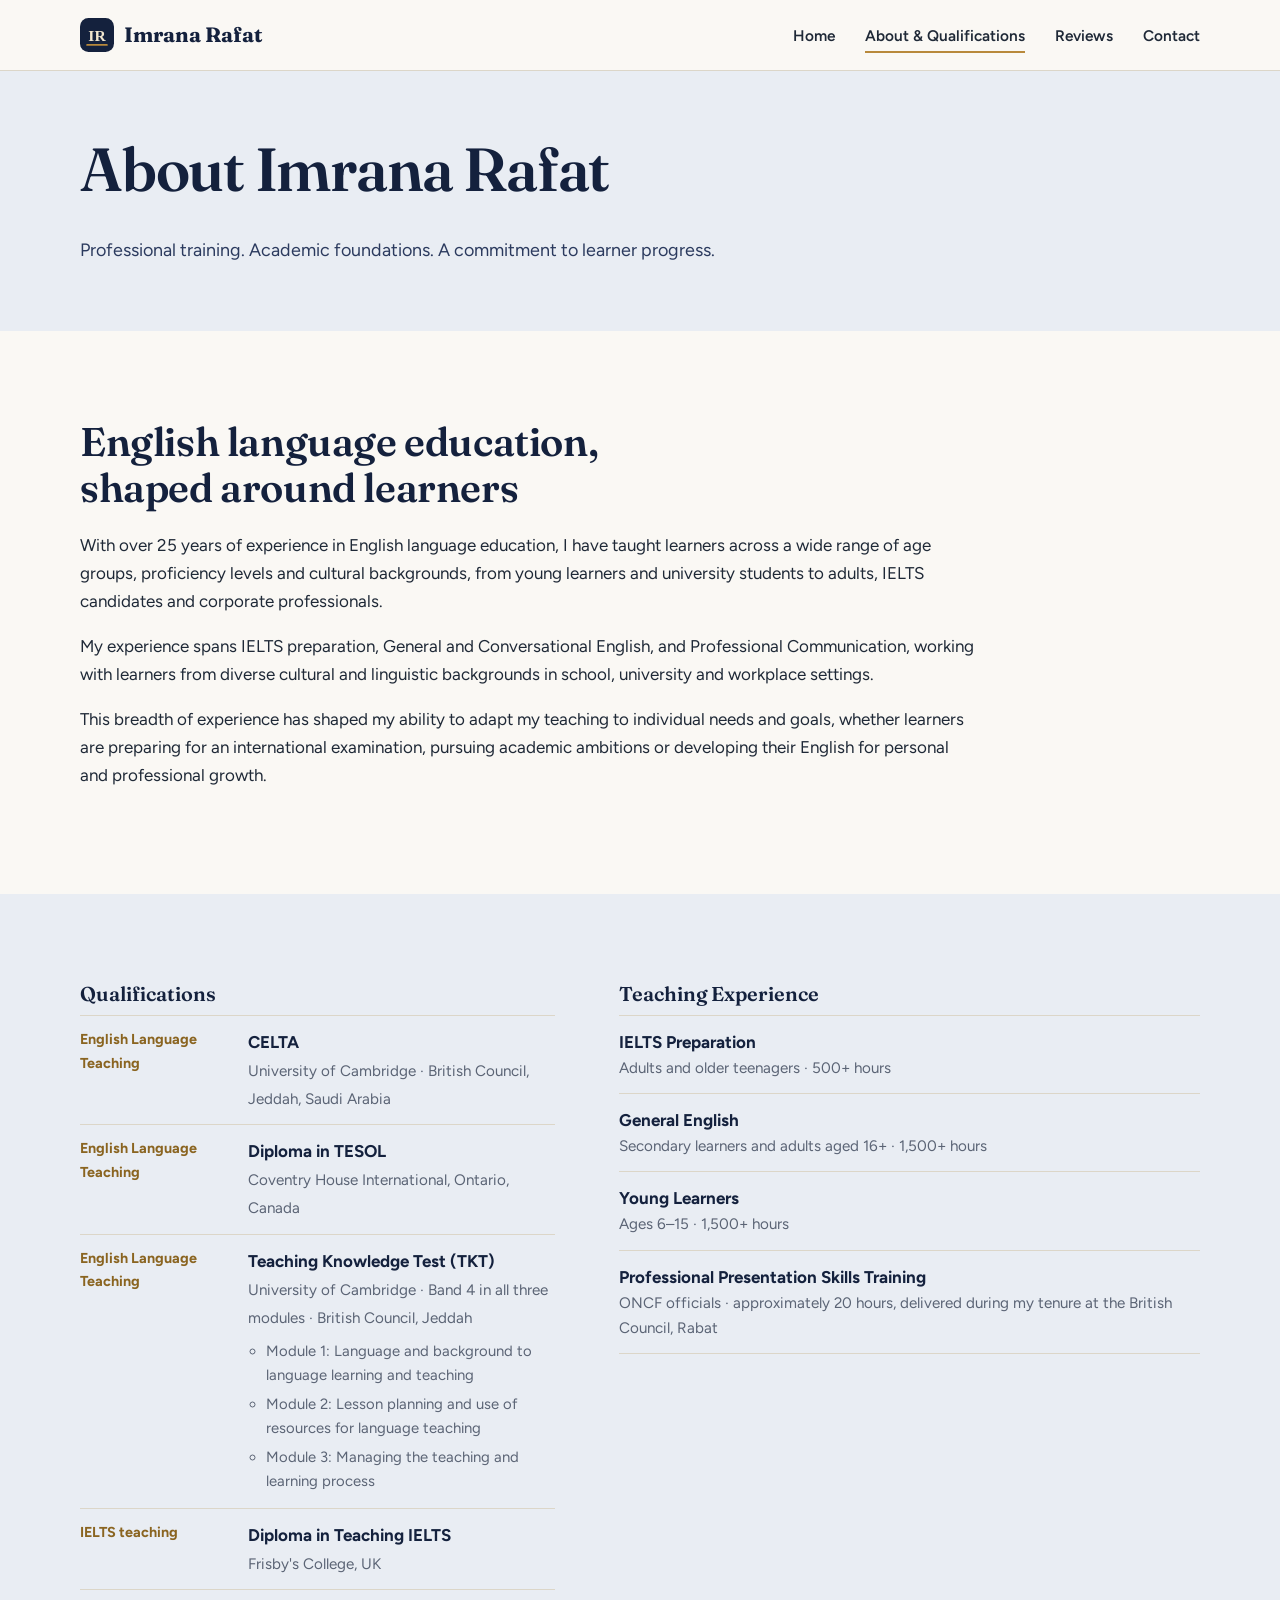
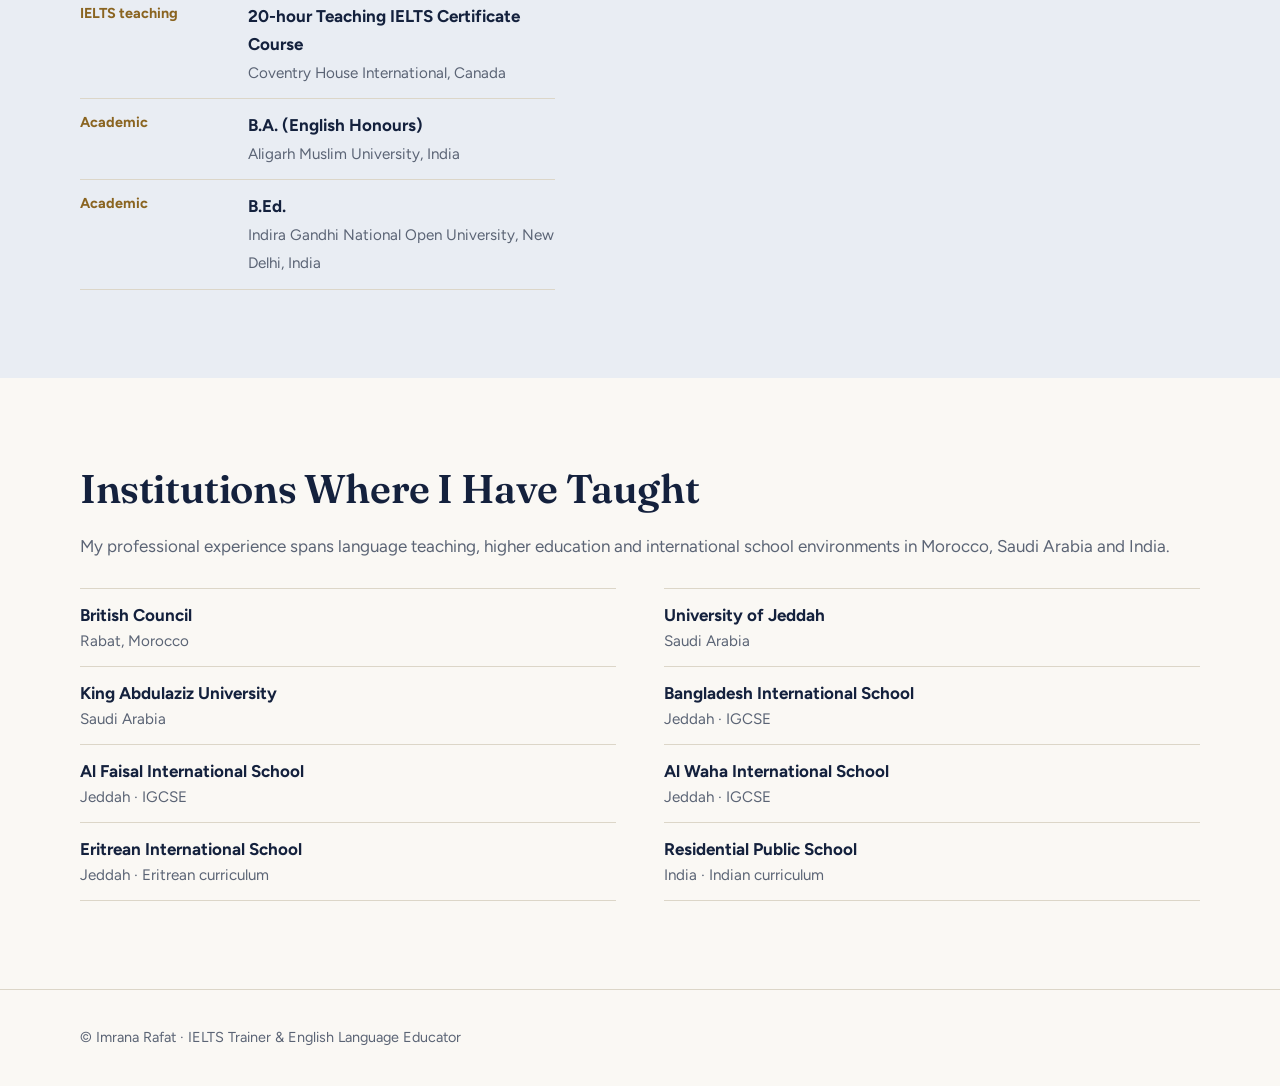
==== commit 0f5ac150: "test" ====
--- a/about-us.html
+++ b/about-us.html
@@ -24,6 +24,7 @@
                     <li><a href="index.html">Home</a></li>
                     <li><a href="about-us.html" class=on aria-current=page>About &amp; Qualifications</a></li>
                     <li><a href="our-services.html">Reviews</a></li>
+                    <li><a href="contact-us.html">Contact</a></li>
                 </ul>
             </nav><button class="burger" aria-label="Menu">Menu</button>
         </div>
--- a/assets/css/imrana.css
+++ b/assets/css/imrana.css
@@ -63,6 +63,10 @@
 .review-meta{display:flex;justify-content:space-between;align-items:baseline;gap:16px}.review-meta strong{color:var(--ink)}
 .review-rating{color:var(--gold-d);font-size:.9rem;font-weight:700}.review-card p{margin:10px 0;color:var(--text);white-space:pre-wrap;overflow-wrap:anywhere}
 .review-date{color:var(--mute);font-size:.82rem}.review-empty{padding:18px 0;color:var(--mute);border-top:1px solid var(--line)}
+.contact-page{max-width:1000px}.contact-methods{display:grid;grid-template-columns:1fr 1fr;gap:20px}
+.contact-method{padding:26px;background:#fff;border:1px solid var(--line);border-radius:var(--r)}
+.contact-method h2{font-size:1.8rem}.contact-method p{color:var(--mute)}.contact-method .btn{margin-top:6px}
+.contact-note{color:var(--mute);font-size:.9rem}
 .panel.dark{background:var(--ink);color:#DDE3F0;border:0}.panel.dark h3{color:#fff}.tbc{display:inline-block;background:var(--sand);color:var(--gold-d);border-radius:6px;padding:2px 10px;font-size:.85rem;font-weight:700}
 .panel dl{margin:16px 0 0}.panel dt{font-weight:700;font-size:.85rem;color:var(--gold-d);margin-top:12px}.panel dd{margin:0}
 .panel.dark dt{color:var(--sand)}
@@ -71,7 +75,7 @@
 footer{padding:36px 0;border-top:1px solid var(--line);color:var(--mute);font-size:.9rem}footer .wrap{display:flex;justify-content:space-between;gap:20px;flex-wrap:wrap}
 .pagehead{padding:64px 0 48px;background:var(--mist)}.pagehead p{color:var(--ink2);font-size:1.12rem}
 dialog{border:0;border-radius:12px;padding:0;max-width:min(760px,94vw);max-height:92vh}dialog::backdrop{background:rgba(10,16,32,.8)}dialog img{max-height:86vh;width:auto;margin:auto}dialog button{position:absolute;top:8px;right:8px;background:var(--ink);color:#fff;border:0;border-radius:8px;padding:8px 14px;font:inherit;cursor:pointer}
-@media(max-width:860px){section{padding:60px 0}.hero .wrap,.split,.reports,.where,.skills,.review-layout{grid-template-columns:1fr}.hero .wrap{gap:34px}.review-layout{gap:42px}.student-mosaic{height:clamp(300px,72vw,420px)}.svc{grid-template-columns:1fr 1fr}.svc div:nth-child(3){border-left:0;padding-left:0}.svc div:nth-child(n+3){border-top:1px solid var(--line)}
+@media(max-width:860px){section{padding:60px 0}.hero .wrap,.split,.reports,.where,.skills,.review-layout,.contact-methods{grid-template-columns:1fr}.hero .wrap{gap:34px}.review-layout{gap:42px}.student-mosaic{height:clamp(300px,72vw,420px)}.svc{grid-template-columns:1fr 1fr}.svc div:nth-child(3){border-left:0;padding-left:0}.svc div:nth-child(n+3){border-top:1px solid var(--line)}
 .burger{display:block}nav ul{display:none;position:absolute;left:0;right:0;top:70px;background:var(--paper);flex-direction:column;gap:0;padding:8px 4%;border-bottom:1px solid var(--line)}nav ul.open{display:flex}nav li a{display:block;padding:12px 0}.quals li{grid-template-columns:1fr;gap:4px}}
 @media(max-width:520px){.svc{grid-template-columns:1fr}.svc div+div{border-left:0;padding-left:0;border-top:1px solid var(--line)}.institution-list{grid-template-columns:1fr}.hero-stats{gap:8px}.hero-stat{padding:10px 4px}}
 @media(prefers-reduced-motion:reduce){.bar i::after{animation:none}html{scroll-behavior:auto}}
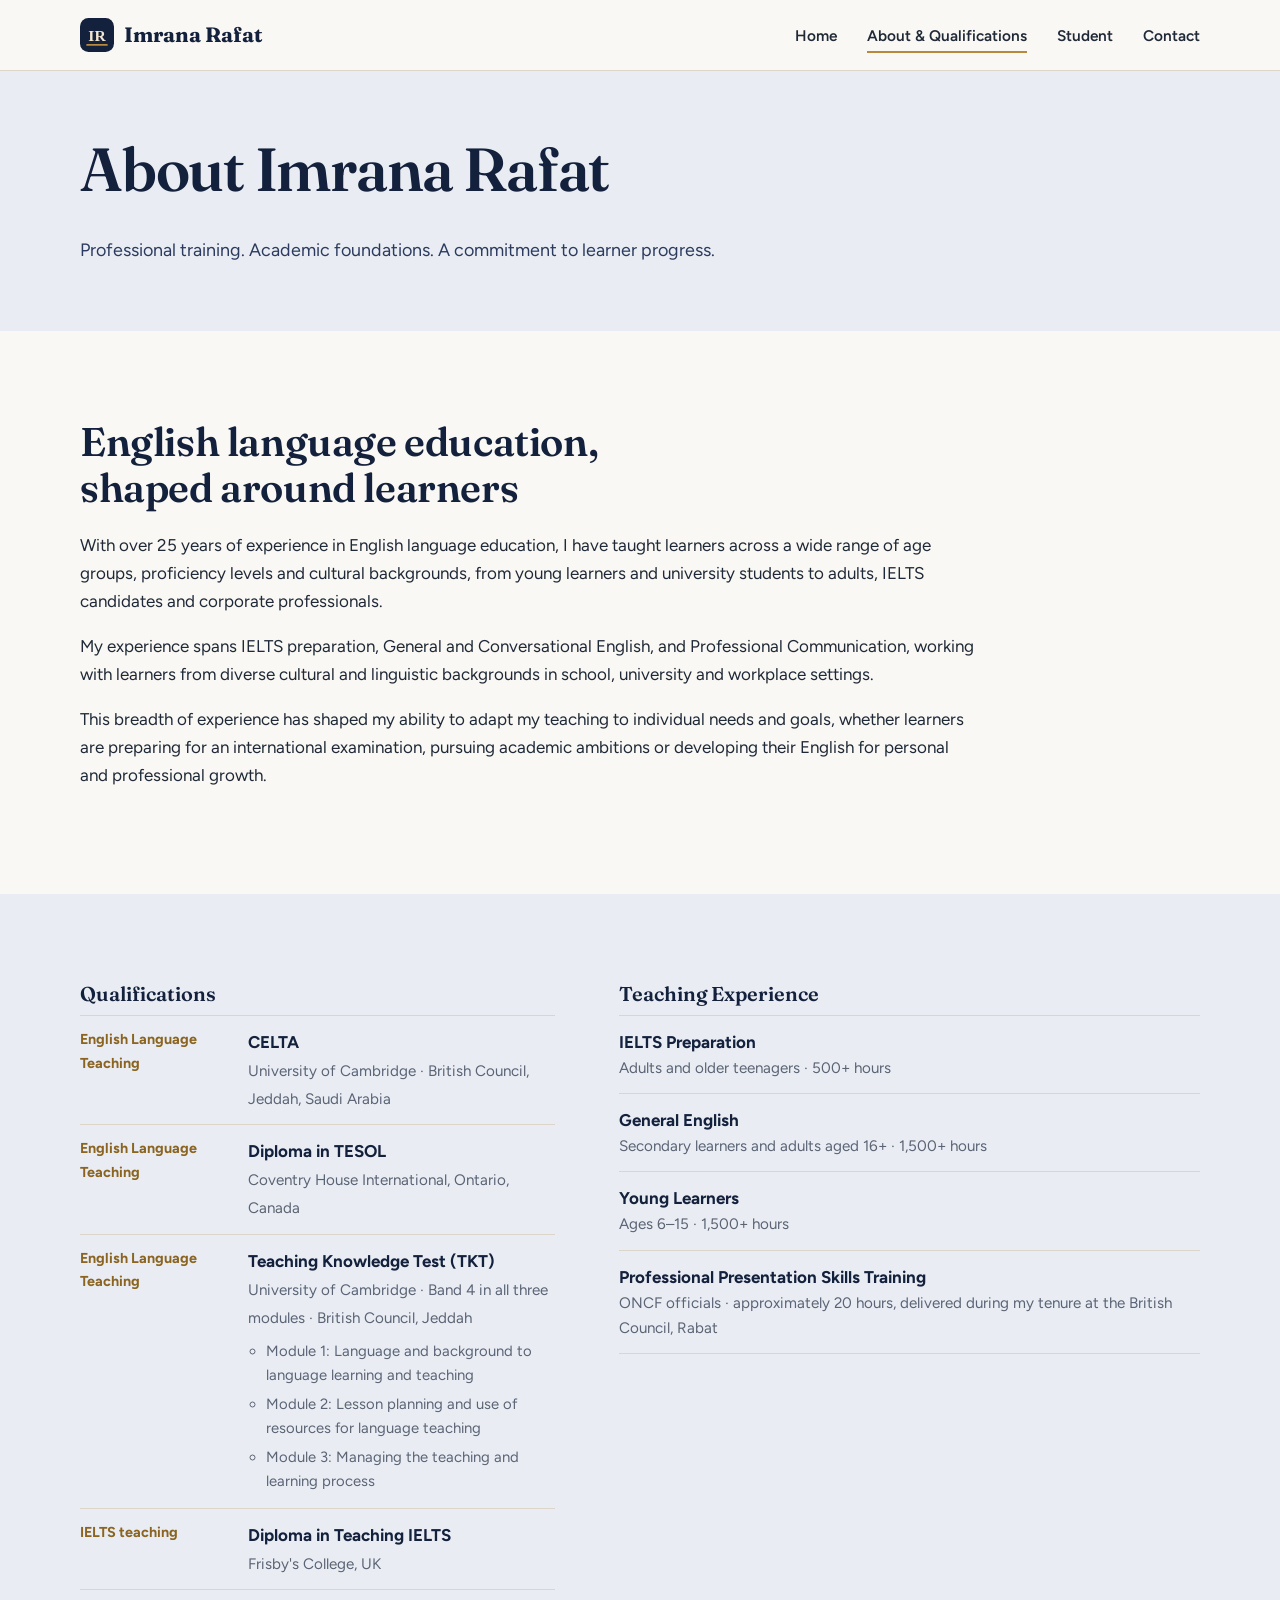
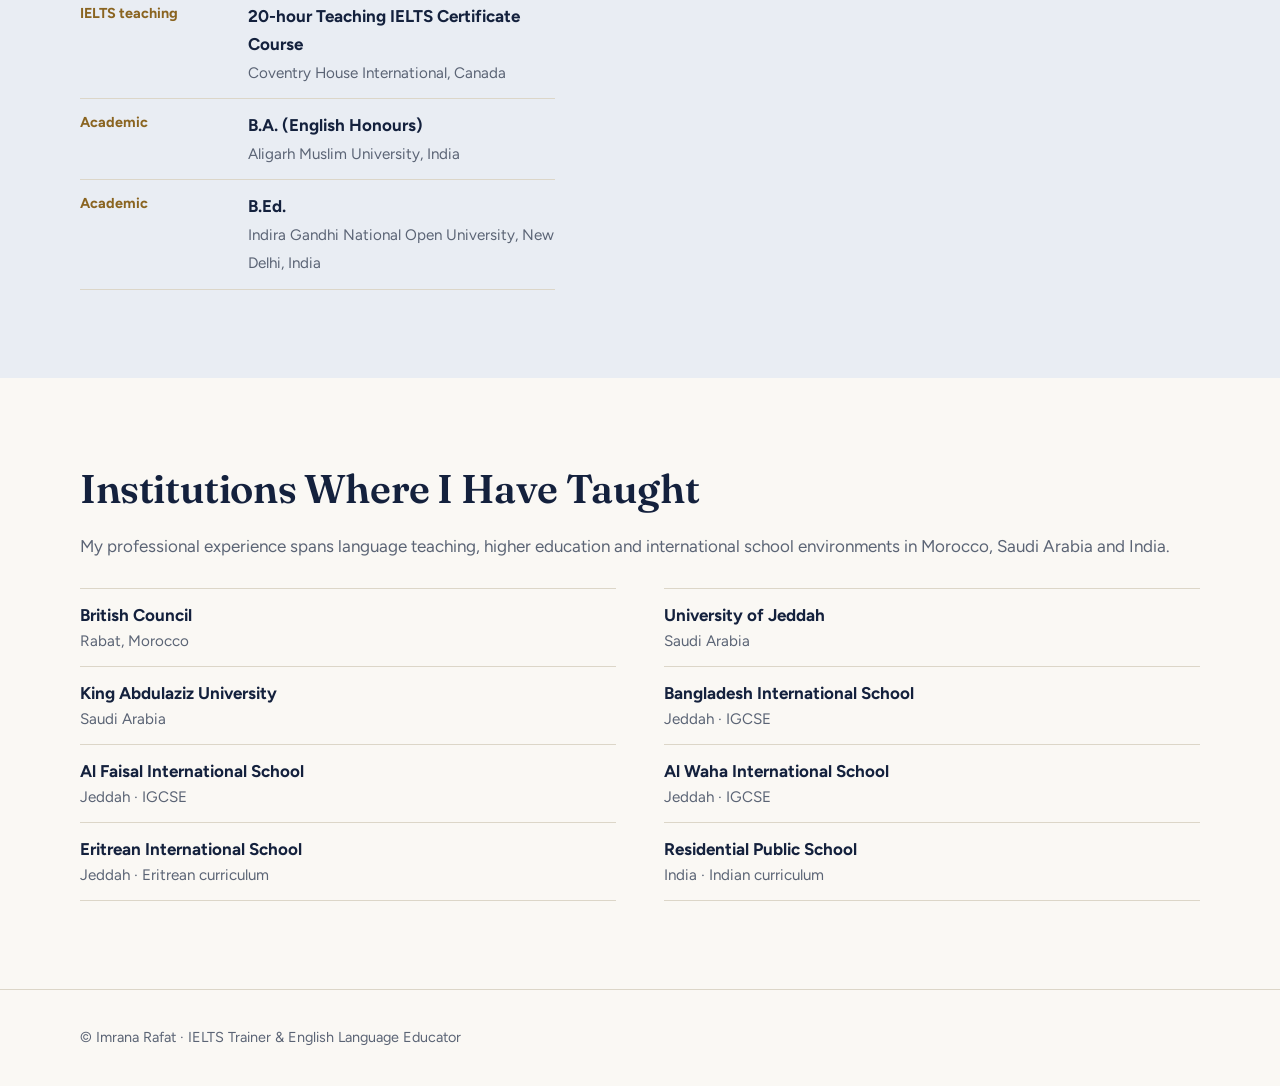
==== commit 2c57b78f: "a" ====
--- a/about-us.html
+++ b/about-us.html
@@ -23,7 +23,7 @@
                 <ul>
                     <li><a href="index.html">Home</a></li>
                     <li><a href="about-us.html" class=on aria-current=page>About &amp; Qualifications</a></li>
-                    <li><a href="our-services.html">Reviews</a></li>
+                    <li><a href="student.html">Student</a></li>
                     <li><a href="contact-us.html">Contact</a></li>
                 </ul>
             </nav><button class="burger" aria-label="Menu">Menu</button>
--- a/assets/css/imrana.css
+++ b/assets/css/imrana.css
@@ -55,14 +55,25 @@
 .svc p{color:var(--mute);font-size:.96rem}
 .skills{display:grid;grid-template-columns:repeat(2,1fr);gap:0 40px;margin-top:40px}.skills div{padding:20px 0;border-top:1px solid var(--line)}
 .where{display:grid;grid-template-columns:1fr 1fr;gap:28px}.panel{background:#fff;border:1px solid var(--line);border-radius:var(--r);padding:30px}
-.review-layout{display:grid;grid-template-columns:minmax(280px,.8fr) minmax(0,1.2fr);gap:56px;align-items:start}
-.review-form-panel h2,.review-feed h2{font-size:1.8rem}.review-form-panel>p{color:var(--mute)}
-#review-form{margin-top:24px}.review-status{min-height:1.65em;margin:0;color:var(--ink2);font-size:.92rem}
-.review-disclosure{margin-top:20px;color:var(--mute);font-size:.88rem}
-.review-list{display:grid;gap:12px}.review-card{padding:18px 20px;background:#fff;border:1px solid var(--line);border-radius:8px}
-.review-meta{display:flex;justify-content:space-between;align-items:baseline;gap:16px}.review-meta strong{color:var(--ink)}
-.review-rating{color:var(--gold-d);font-size:.9rem;font-weight:700}.review-card p{margin:10px 0;color:var(--text);white-space:pre-wrap;overflow-wrap:anywhere}
-.review-date{color:var(--mute);font-size:.82rem}.review-empty{padding:18px 0;color:var(--mute);border-top:1px solid var(--line)}
+.reviews-hero{padding:72px 0 28px;background:linear-gradient(180deg,#f5efe7 0%,#f8f5f2 100%)}
+.reviews-hero-inner{display:flex;justify-content:space-between;align-items:end;gap:32px}
+.eyebrow{margin:0 0 12px;color:var(--gold-d);font-weight:800;letter-spacing:.12em;text-transform:uppercase;font-size:.75rem}
+.reviews-hero h1{font-size:clamp(2.4rem,5vw,4rem);margin:0;max-width:12ch}
+.intro-copy{max-width:470px;margin:0;color:var(--ink2);font-size:1.08rem;line-height:1.7}
+.reviews-section{padding:20px 0 88px}
+.review-stack{display:grid;gap:22px}
+.review-card{display:grid;grid-template-columns:300px minmax(0,1fr);gap:24px;padding:22px 20px;border:1px solid rgba(20,33,61,.1);border-radius:26px;background:#fff;box-shadow:0 18px 48px -38px rgba(20,33,61,.45);transition:transform .2s ease, box-shadow .2s ease}
+.review-card:hover{transform:translateY(-2px);box-shadow:0 22px 50px -34px rgba(20,33,61,.5)}
+.review-cert-visual{all:unset;display:block;cursor:pointer;width:100%;background:#f7f3ee;border:1px solid rgba(20,33,61,.12);border-radius:18px;padding:10px;box-sizing:border-box;transition:box-shadow .2s ease}
+.review-cert-visual:hover,.review-cert-visual:focus-visible{box-shadow:0 16px 28px -22px rgba(20,33,61,.5)}
+.review-cert-visual img{display:block;width:100%;max-height:260px;object-fit:contain;border-radius:10px;background:#fff}
+.review-body{display:grid;gap:14px;align-content:center}
+.review-topbar{display:flex;justify-content:space-between;align-items:center;gap:12px}
+.review-name{font-family:'Fraunces',Georgia,serif;font-size:1.8rem;color:var(--ink);font-weight:600}
+.review-rating{color:var(--gold-d);font-size:1.05rem;letter-spacing:.12em}
+.review-card p{margin:0;color:var(--ink2);font-size:1.08rem;line-height:1.7;white-space:pre-wrap;overflow-wrap:anywhere}
+.review-date,.review-empty{display:none}
+@media(max-width:860px){.reviews-hero-inner{flex-direction:column;align-items:flex-start}.review-card{grid-template-columns:1fr;padding:18px}.review-cert-visual img{max-height:220px}.review-name{font-size:1.5rem}}
 .contact-page{max-width:1000px}.contact-methods{display:grid;grid-template-columns:1fr 1fr;gap:20px}
 .contact-method{padding:26px;background:#fff;border:1px solid var(--line);border-radius:var(--r)}
 .contact-method h2{font-size:1.8rem}.contact-method p{color:var(--mute)}.contact-method .btn{margin-top:6px}
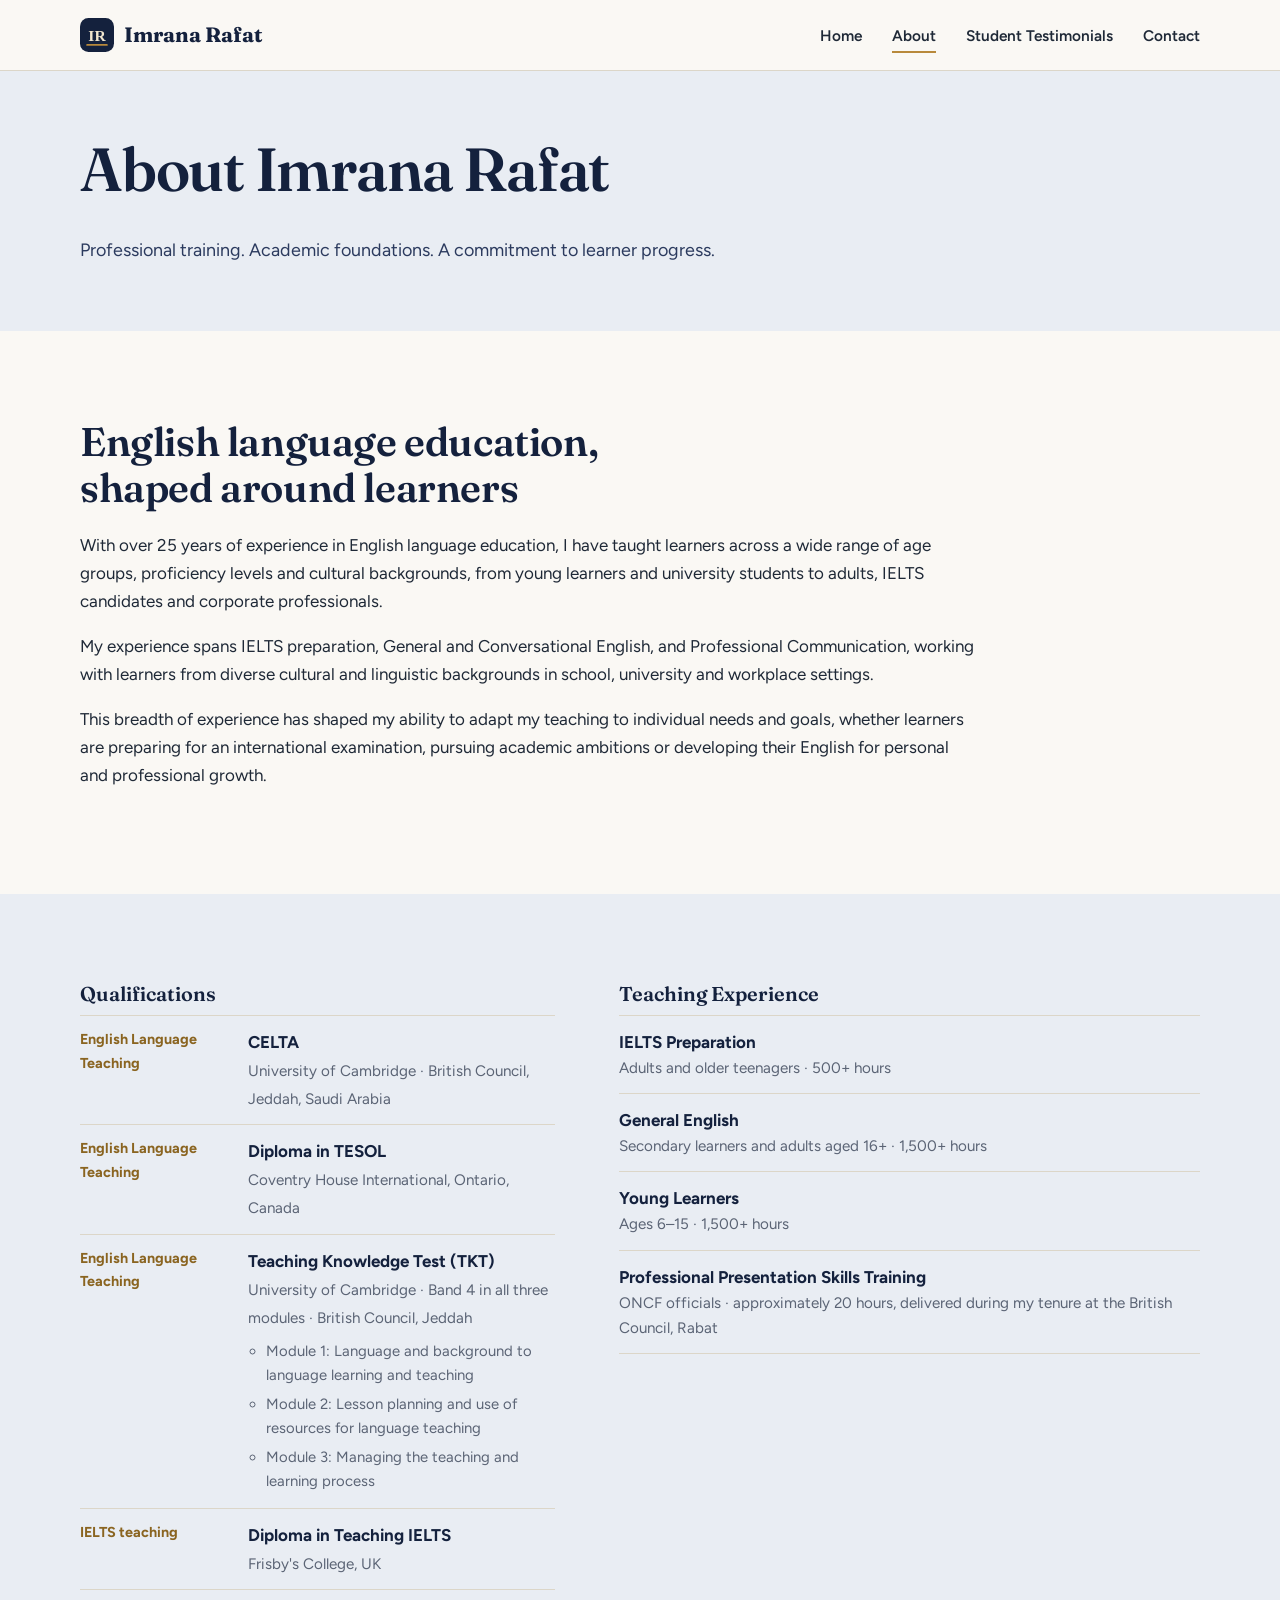
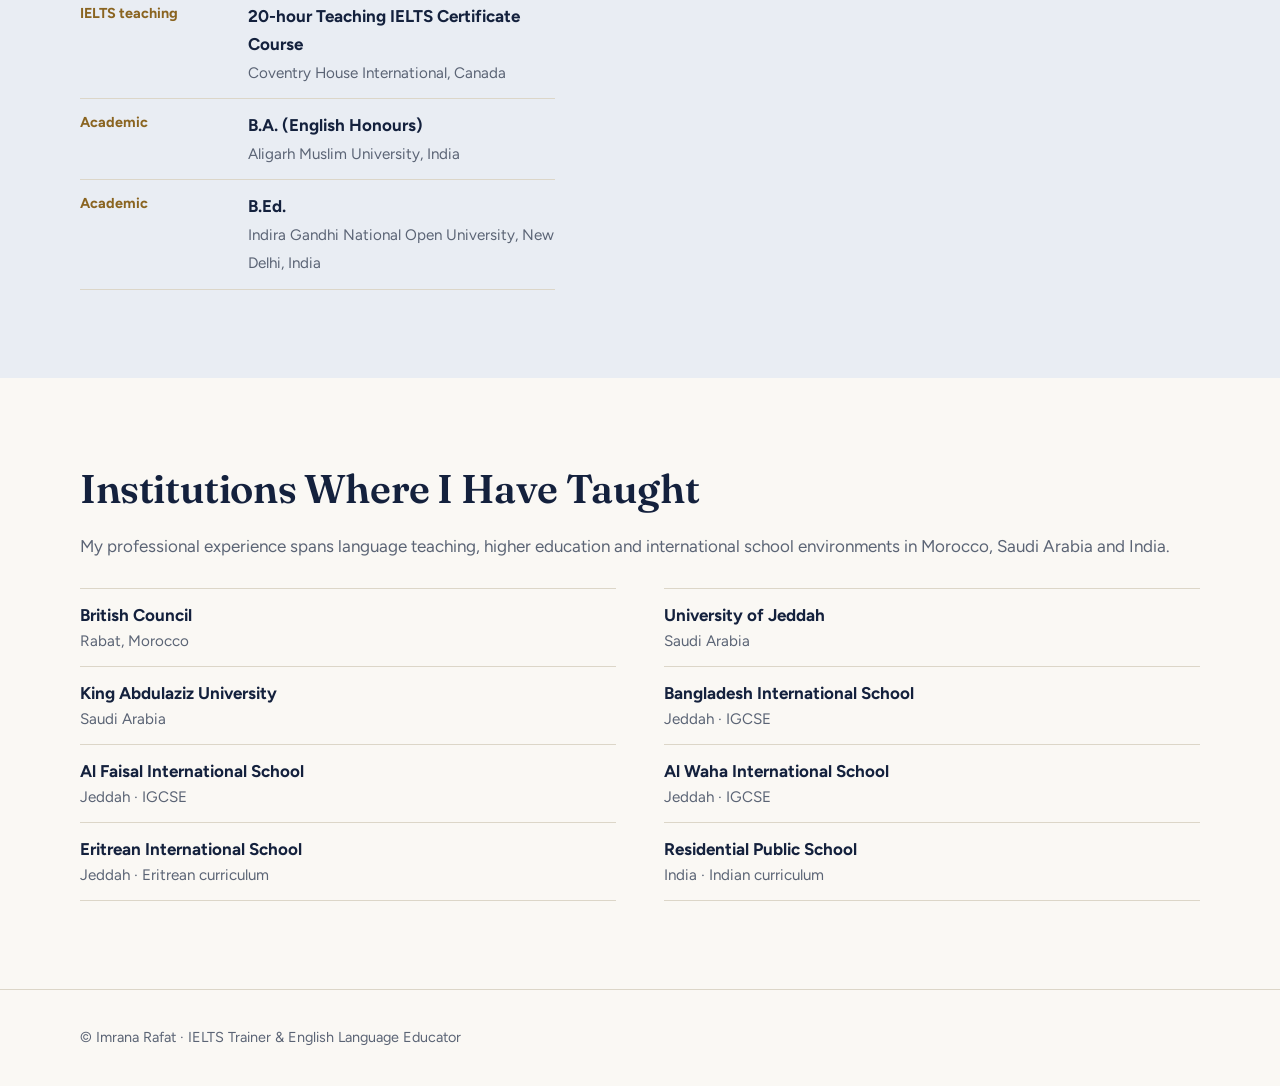
==== commit b08c170c: "a" ====
--- a/about-us.html
+++ b/about-us.html
@@ -22,8 +22,8 @@
             <nav aria-label="Main">
                 <ul>
                     <li><a href="index.html">Home</a></li>
-                    <li><a href="about-us.html" class=on aria-current=page>About &amp; Qualifications</a></li>
-                    <li><a href="student.html">Student</a></li>
+                    <li><a href="about-us.html" class=on aria-current=page>About</a></li>
+                    <li><a href="student.html">Student Testimonials</a></li>
                     <li><a href="contact-us.html">Contact</a></li>
                 </ul>
             </nav><button class="burger" aria-label="Menu">Menu</button>
